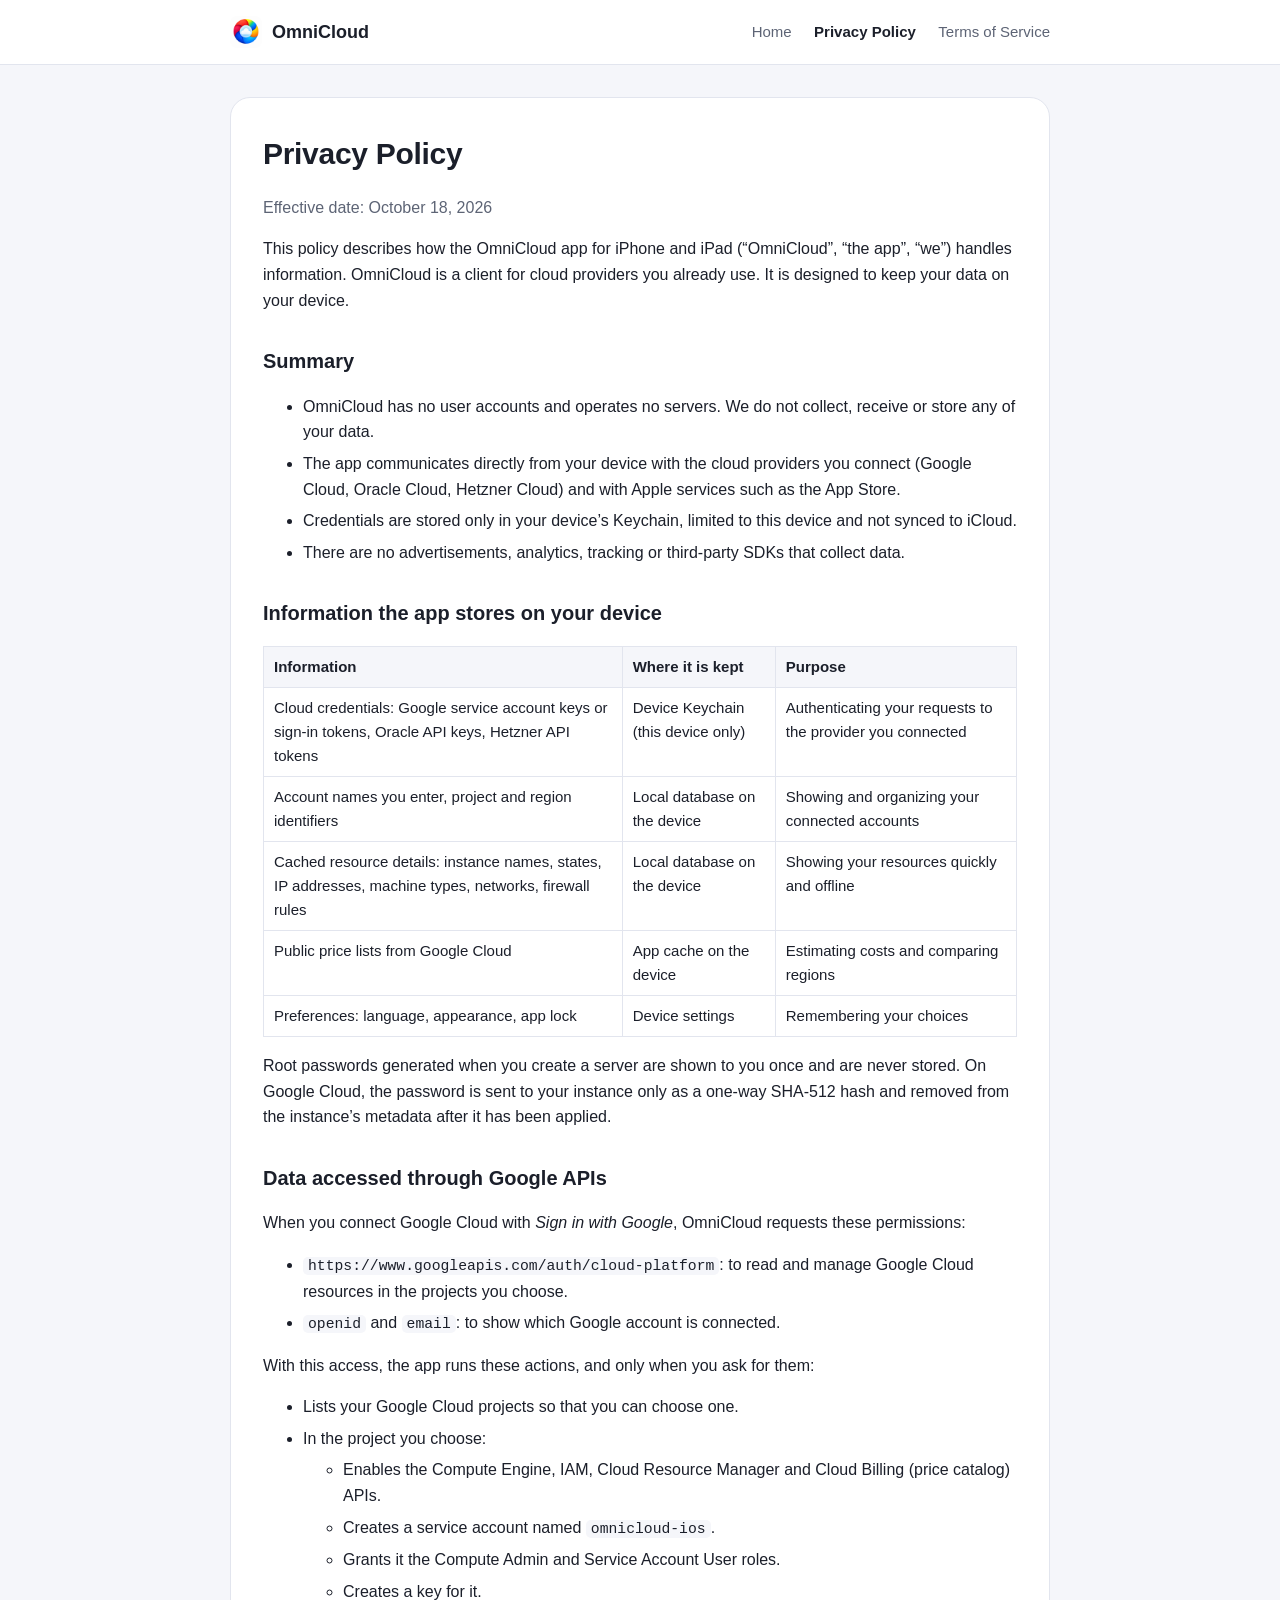
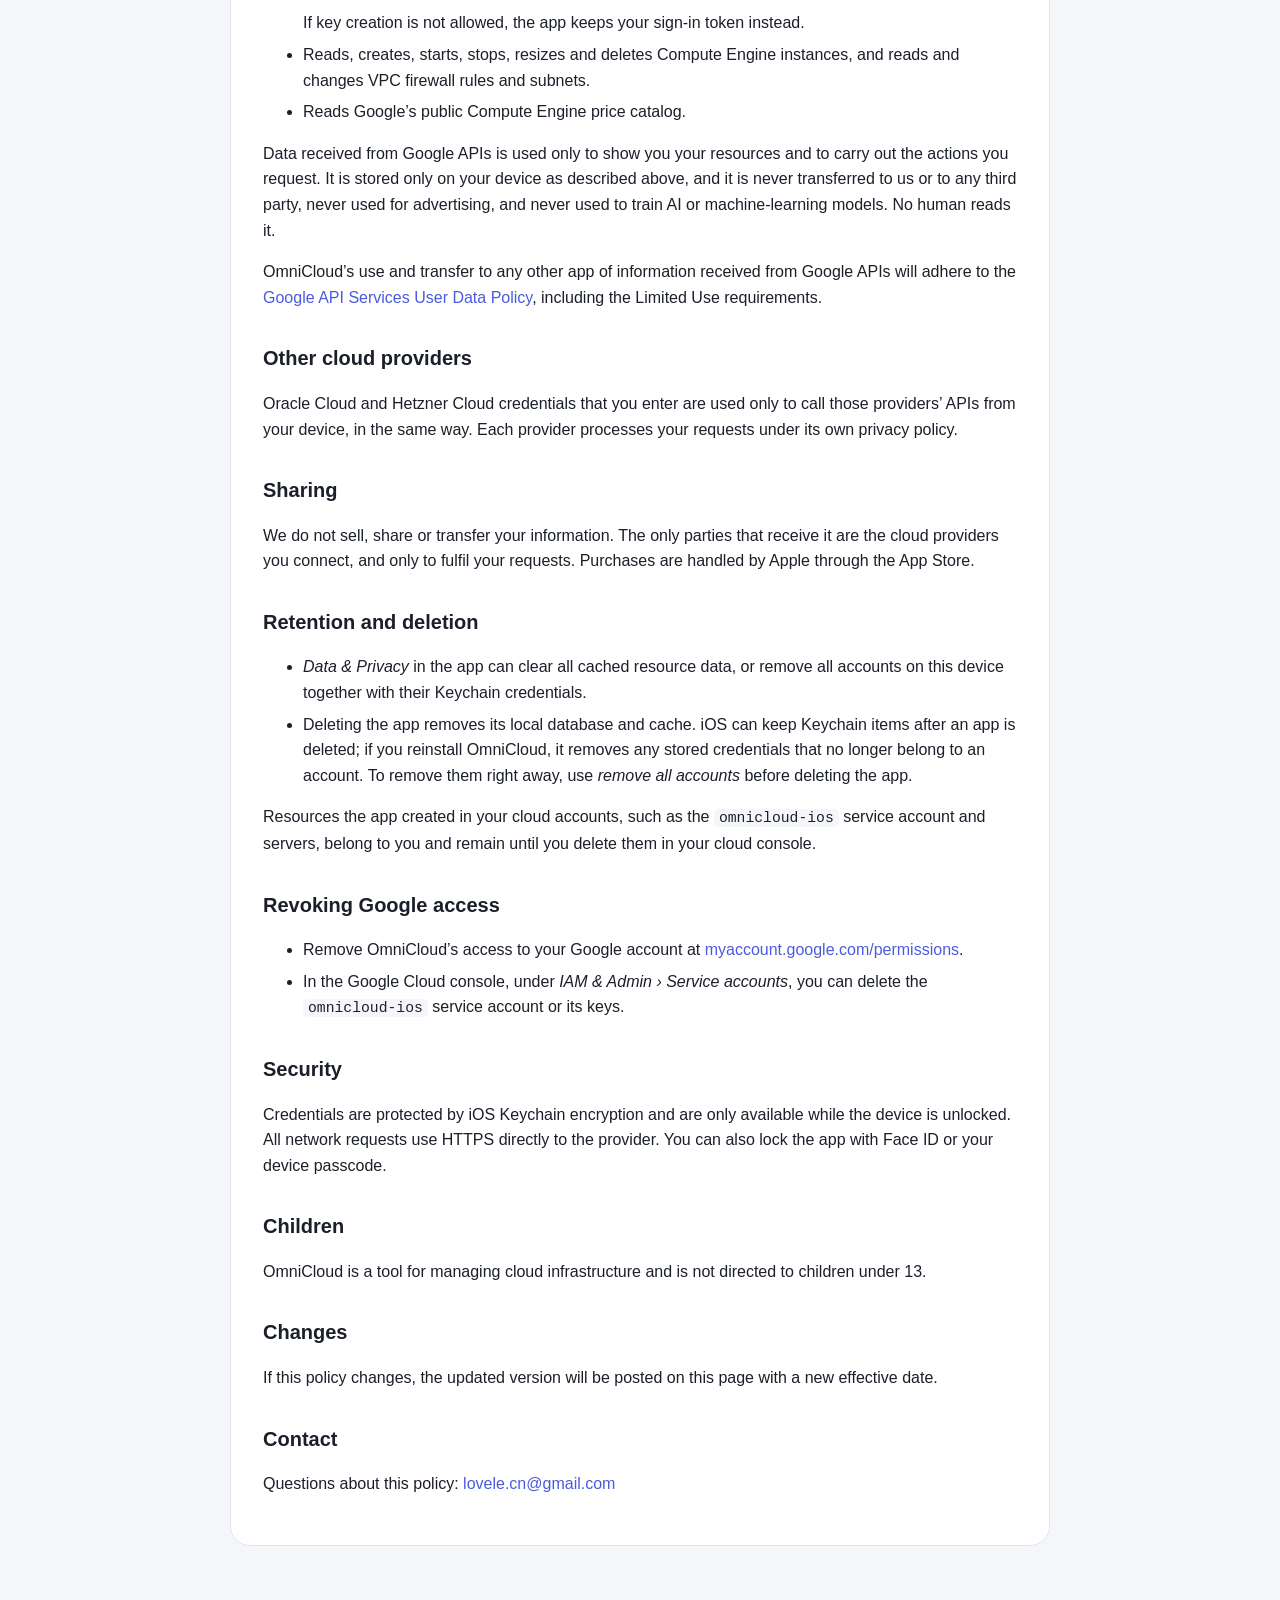
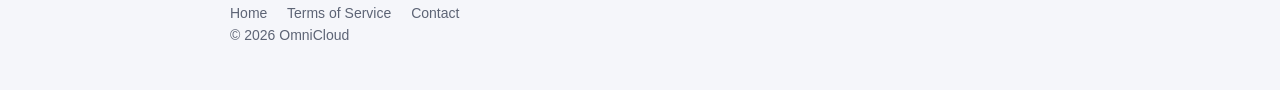
==== privacy.html @ 062dda42 "OmniCloud website: home, privacy policy and terms of service" ====
<!doctype html>
<html lang="en">
<head>
  <meta charset="utf-8">
  <meta name="viewport" content="width=device-width, initial-scale=1">
  <title>Privacy Policy — OmniCloud</title>
  <meta name="description" content="How the OmniCloud app handles your data, including data accessed through Google APIs.">
  <link rel="icon" type="image/png" href="assets/favicon.png">
  <link rel="stylesheet" href="assets/style.css">
</head>
<body>
  <header class="site">
    <div class="wrap">
      <a class="brand" href="./"><img src="assets/icon.png" alt="">OmniCloud</a>
      <nav>
        <a href="./">Home</a>
        <a href="privacy.html" aria-current="page">Privacy Policy</a>
        <a href="terms.html">Terms of Service</a>
      </nav>
    </div>
  </header>

  <main class="wrap">
    <article>
      <h1>Privacy Policy</h1>
      <p class="meta">Effective date: October 18, 2026</p>

      <p>This policy describes how the OmniCloud app for iPhone and iPad (“OmniCloud”, “the app”, “we”) handles
        information. OmniCloud is a client for cloud providers you already use. It is designed to keep your data on your
        device.</p>

      <h2>Summary</h2>
      <ul>
        <li>OmniCloud has no user accounts and operates no servers. We do not collect, receive or store any of your data.</li>
        <li>The app communicates directly from your device with the cloud providers you connect (Google Cloud, Oracle Cloud,
          Hetzner Cloud) and with Apple services such as the App Store.</li>
        <li>Credentials are stored only in your device’s Keychain, limited to this device and not synced to iCloud.</li>
        <li>There are no advertisements, analytics, tracking or third-party SDKs that collect data.</li>
      </ul>

      <h2>Information the app stores on your device</h2>
      <table>
        <tr><th>Information</th><th>Where it is kept</th><th>Purpose</th></tr>
        <tr><td>Cloud credentials: Google service account keys or sign-in tokens, Oracle API keys, Hetzner API tokens</td>
          <td>Device Keychain (this device only)</td><td>Authenticating your requests to the provider you connected</td></tr>
        <tr><td>Account names you enter, project and region identifiers</td><td>Local database on the device</td>
          <td>Showing and organizing your connected accounts</td></tr>
        <tr><td>Cached resource details: instance names, states, IP addresses, machine types, networks, firewall rules</td>
          <td>Local database on the device</td><td>Showing your resources quickly and offline</td></tr>
        <tr><td>Public price lists from Google Cloud</td><td>App cache on the device</td><td>Estimating costs and comparing regions</td></tr>
        <tr><td>Preferences: language, appearance, app lock</td><td>Device settings</td><td>Remembering your choices</td></tr>
      </table>
      <p>Root passwords generated when you create a server are shown to you once and are never stored. On Google Cloud,
        the password is sent to your instance only as a one-way SHA-512 hash and removed from the instance’s metadata after
        it has been applied.</p>

      <h2 id="google">Data accessed through Google APIs</h2>
      <p>When you connect Google Cloud with <em>Sign in with Google</em>, OmniCloud requests these permissions:</p>
      <ul>
        <li><code>https://www.googleapis.com/auth/cloud-platform</code>: to read and manage Google Cloud resources in the
          projects you choose.</li>
        <li><code>openid</code> and <code>email</code>: to show which Google account is connected.</li>
      </ul>
      <p>With this access, the app runs these actions, and only when you ask for them:</p>
      <ul>
        <li>Lists your Google Cloud projects so that you can choose one.</li>
        <li>In the project you choose:
          <ul>
            <li>Enables the Compute Engine, IAM, Cloud Resource Manager and Cloud Billing (price catalog) APIs.</li>
            <li>Creates a service account named <code>omnicloud-ios</code>.</li>
            <li>Grants it the Compute Admin and Service Account User roles.</li>
            <li>Creates a key for it.</li>
          </ul>
          If key creation is not allowed, the app keeps your sign-in token instead.</li>
        <li>Reads, creates, starts, stops, resizes and deletes Compute Engine instances, and reads and changes VPC firewall
          rules and subnets.</li>
        <li>Reads Google’s public Compute Engine price catalog.</li>
      </ul>
      <p>Data received from Google APIs is used only to show you your resources and to carry out the actions you request.
        It is stored only on your device as described above, and it is never transferred to us or to any third party,
        never used for advertising, and never used to train AI or machine-learning models. No human reads it.</p>
      <p>OmniCloud’s use and transfer to any other app of information received from Google APIs will adhere to the
        <a href="https://developers.google.com/terms/api-services-user-data-policy">Google API Services User Data Policy</a>,
        including the Limited Use requirements.</p>

      <h2>Other cloud providers</h2>
      <p>Oracle Cloud and Hetzner Cloud credentials that you enter are used only to call those providers’ APIs from your
        device, in the same way. Each provider processes your requests under its own privacy policy.</p>

      <h2>Sharing</h2>
      <p>We do not sell, share or transfer your information. The only parties that receive it are the cloud providers you
        connect, and only to fulfil your requests. Purchases are handled by Apple through the App Store.</p>

      <h2>Retention and deletion</h2>
      <ul>
        <li><em>Data &amp; Privacy</em> in the app can clear all cached resource data, or remove all accounts on this device
          together with their Keychain credentials.</li>
        <li>Deleting the app removes its local database and cache. iOS can keep Keychain items after an app is deleted;
          if you reinstall OmniCloud, it removes any stored credentials that no longer belong to an account. To remove
          them right away, use <em>remove all accounts</em> before deleting the app.</li>
      </ul>
      <p>Resources the app created in your cloud accounts, such as the <code>omnicloud-ios</code> service account and
        servers, belong to you and remain until you delete them in your cloud console.</p>

      <h2 id="revoke">Revoking Google access</h2>
      <ul>
        <li>Remove OmniCloud’s access to your Google account at
          <a href="https://myaccount.google.com/permissions">myaccount.google.com/permissions</a>.</li>
        <li>In the Google Cloud console, under <em>IAM &amp; Admin › Service accounts</em>, you can delete the
          <code>omnicloud-ios</code> service account or its keys.</li>
      </ul>

      <h2>Security</h2>
      <p>Credentials are protected by iOS Keychain encryption and are only available while the device is unlocked. All
        network requests use HTTPS directly to the provider. You can also lock the app with Face ID or your device
        passcode.</p>

      <h2>Children</h2>
      <p>OmniCloud is a tool for managing cloud infrastructure and is not directed to children under 13.</p>

      <h2>Changes</h2>
      <p>If this policy changes, the updated version will be posted on this page with a new effective date.</p>

      <h2>Contact</h2>
      <p>Questions about this policy: <a href="mailto:lovele.cn@gmail.com">lovele.cn@gmail.com</a></p>
    </article>
  </main>

  <footer class="site">
    <div class="wrap">
      <a href="./">Home</a>
      <a href="terms.html">Terms of Service</a>
      <a href="mailto:lovele.cn@gmail.com">Contact</a>
      <div>© 2026 OmniCloud</div>
    </div>
  </footer>
</body>
</html>
---- assets/style.css ----
:root {
  --canvas: #f5f6fa;
  --surface: #ffffff;
  --ink: #1b1f2a;
  --muted: #5d6475;
  --line: #e2e5ee;
  --accent: #4b5bdc;
  --accent-soft: #eceefd;
  --success: #1f8a5b;
  --hero: linear-gradient(135deg, #e9ecff 0%, #f1e9ff 55%, #e7f3ff 100%);
  color-scheme: light;
}

@media (prefers-color-scheme: dark) {
  :root {
    --canvas: #11131a;
    --surface: #1a1d27;
    --ink: #eef0f6;
    --muted: #a3a9b8;
    --line: #2b2f3c;
    --accent: #8e9bff;
    --accent-soft: #23284a;
    --success: #4cc38a;
    --hero: linear-gradient(135deg, #1d2140 0%, #261d3d 55%, #172437 100%);
    color-scheme: dark;
  }
}

* { box-sizing: border-box; }

body {
  margin: 0;
  background: var(--canvas);
  color: var(--ink);
  font: 16px/1.6 -apple-system, BlinkMacSystemFont, "Segoe UI", Roboto, "Helvetica Neue", Arial, sans-serif;
  -webkit-font-smoothing: antialiased;
}

a { color: var(--accent); text-decoration: none; }
a:hover { text-decoration: underline; }

.wrap { max-width: 860px; margin: 0 auto; padding: 0 20px; }

header.site {
  border-bottom: 1px solid var(--line);
  background: var(--surface);
}
header.site .wrap {
  display: flex; align-items: center; justify-content: space-between;
  min-height: 64px; gap: 16px; flex-wrap: wrap;
}
.brand { display: flex; align-items: center; gap: 10px; color: var(--ink); font-weight: 650; font-size: 18px; }
.brand:hover { text-decoration: none; }
.brand img { width: 32px; height: 32px; border-radius: 8px; }
nav a { margin-left: 18px; color: var(--muted); font-size: 15px; }
nav a:first-child { margin-left: 0; }
nav a[aria-current="page"] { color: var(--ink); font-weight: 600; }

.hero {
  background: var(--hero);
  border-radius: 24px;
  margin: 32px 0;
  padding: 48px 32px;
  display: flex; gap: 28px; align-items: center; flex-wrap: wrap;
}
.hero img { width: 112px; height: 112px; border-radius: 26px; box-shadow: 0 10px 30px rgba(40, 50, 120, 0.18); }
.hero h1 { margin: 0 0 8px; font-size: 36px; line-height: 1.15; letter-spacing: -0.02em; }
.hero p { margin: 0; color: var(--muted); font-size: 18px; max-width: 560px; }

.grid { display: grid; grid-template-columns: repeat(auto-fit, minmax(240px, 1fr)); gap: 16px; margin: 0 0 32px; }
.card {
  background: var(--surface);
  border: 1px solid var(--line);
  border-radius: 16px;
  padding: 20px;
}
.card h3 { margin: 0 0 6px; font-size: 17px; }
.card p { margin: 0; color: var(--muted); font-size: 15px; }

.notice {
  background: var(--accent-soft);
  border-radius: 16px;
  padding: 20px 22px;
  margin: 0 0 32px;
}
.notice strong { color: var(--ink); }

article { background: var(--surface); border: 1px solid var(--line); border-radius: 20px; padding: 32px; margin: 32px 0; }
article h1 { margin-top: 0; font-size: 30px; letter-spacing: -0.01em; }
article h2 { font-size: 20px; margin-top: 32px; }
article .meta { color: var(--muted); margin-top: -8px; }
article li { margin: 6px 0; }
table { border-collapse: collapse; width: 100%; margin: 12px 0; font-size: 15px; }
th, td { border: 1px solid var(--line); padding: 8px 10px; text-align: left; vertical-align: top; }
th { background: var(--canvas); }
code { font-family: ui-monospace, SFMono-Regular, Menlo, monospace; font-size: 0.92em; background: var(--canvas); padding: 1px 5px; border-radius: 5px; }

footer.site { color: var(--muted); font-size: 14px; padding: 24px 0 48px; }
footer.site a { color: var(--muted); margin-right: 16px; }

@media (max-width: 600px) {
  .hero { padding: 32px 22px; }
  .hero h1 { font-size: 28px; }
  article { padding: 22px; }
}
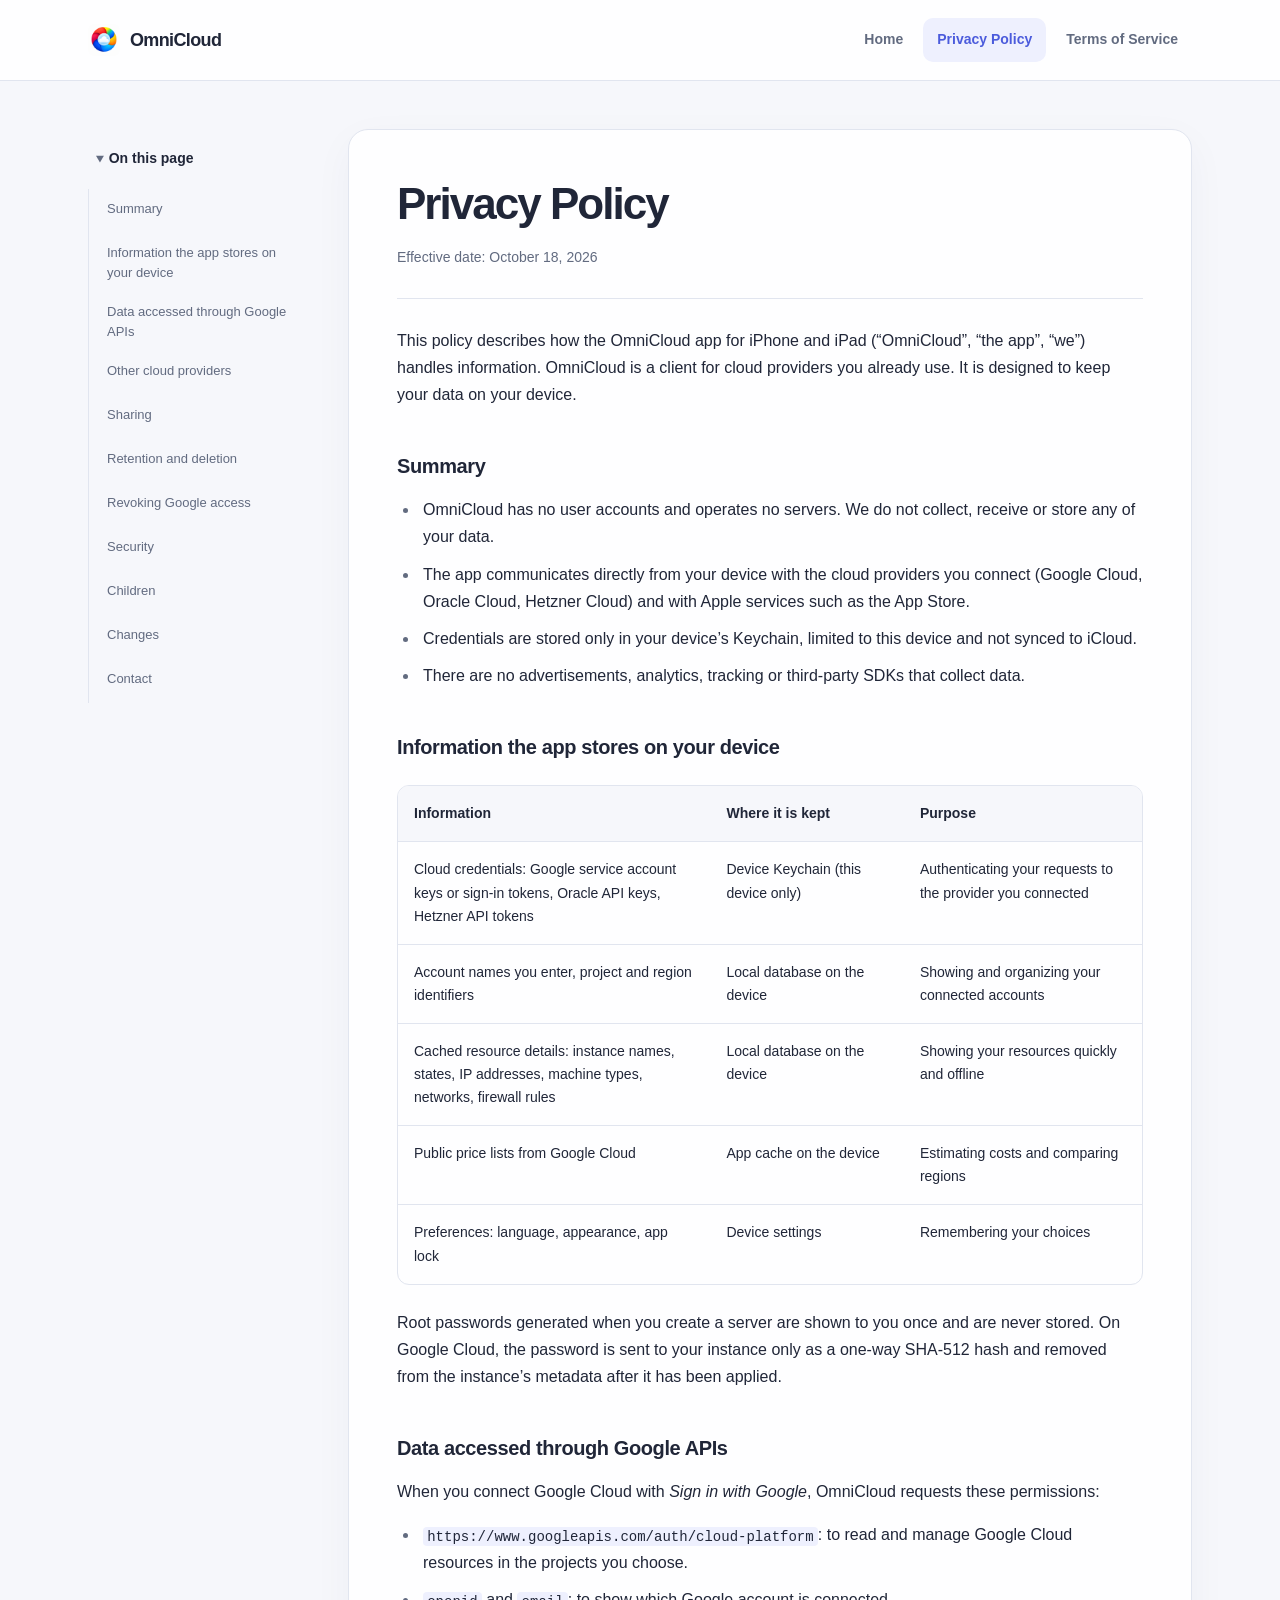
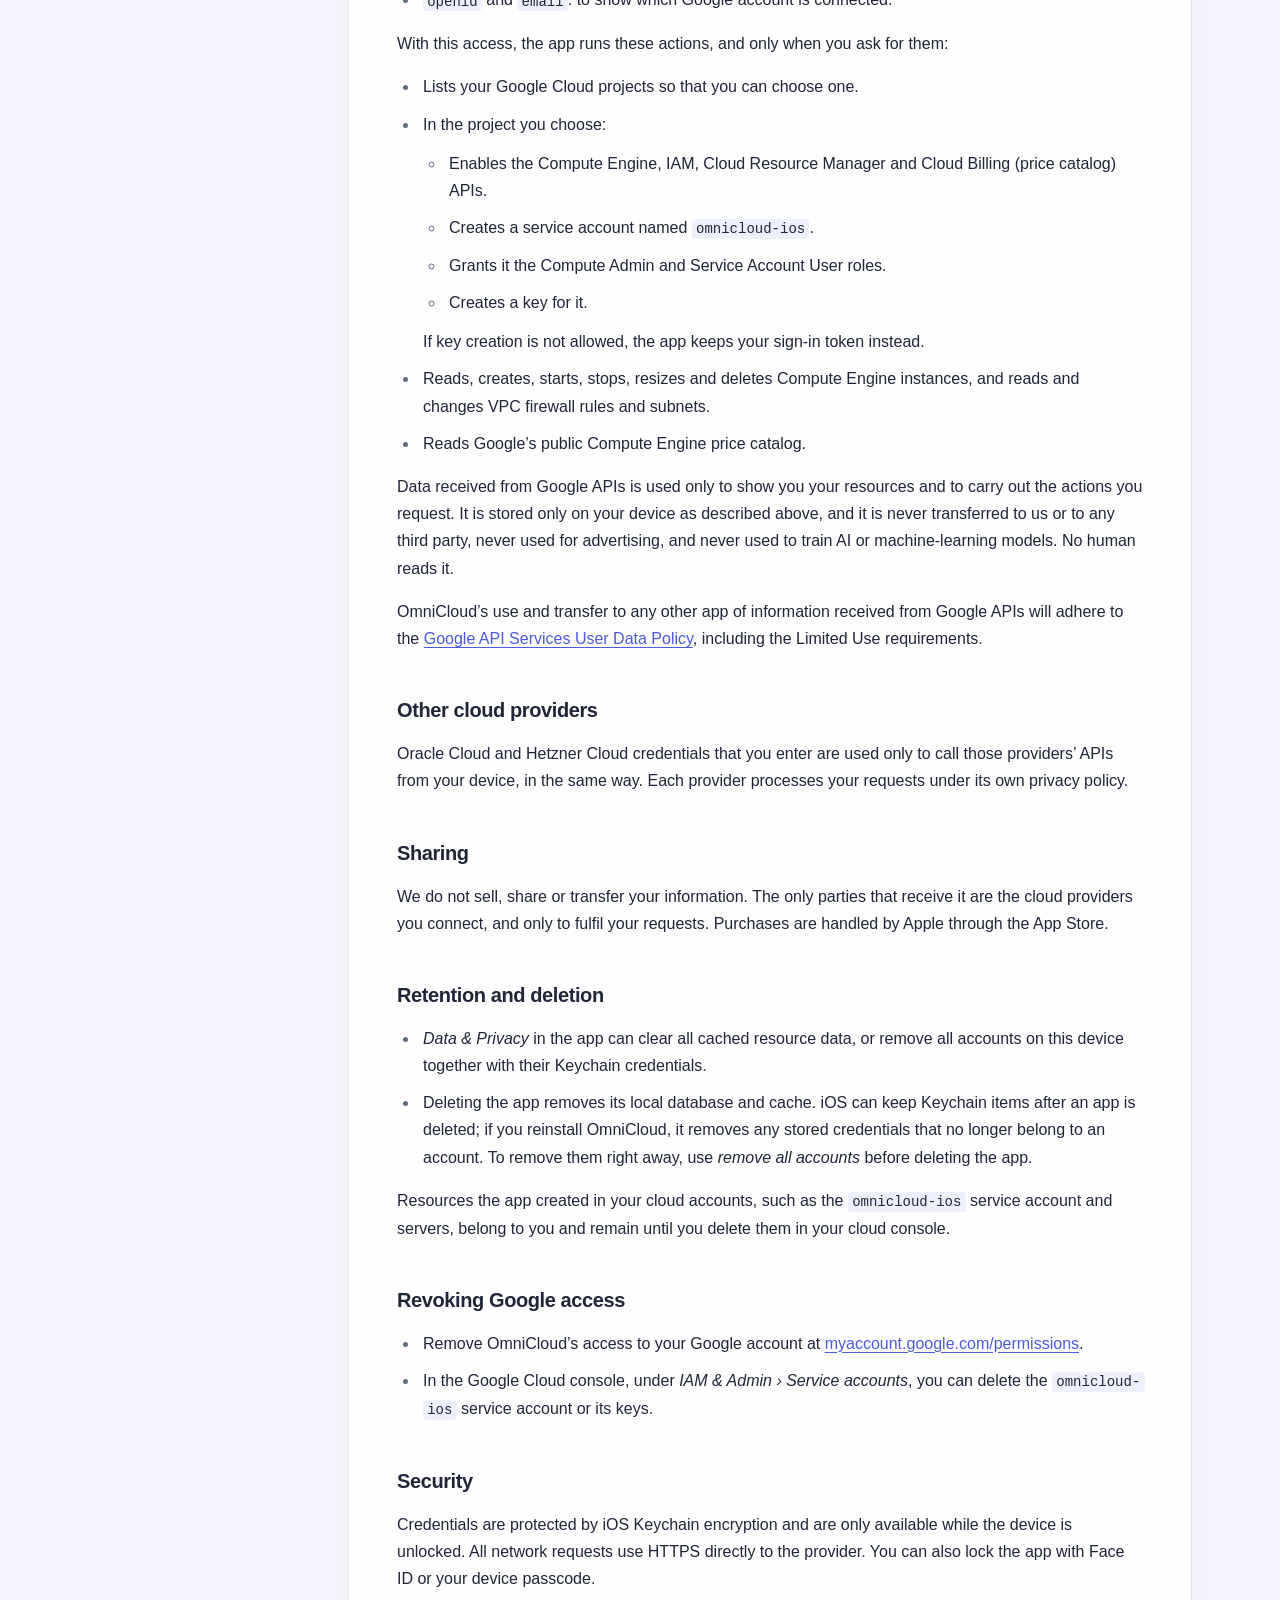
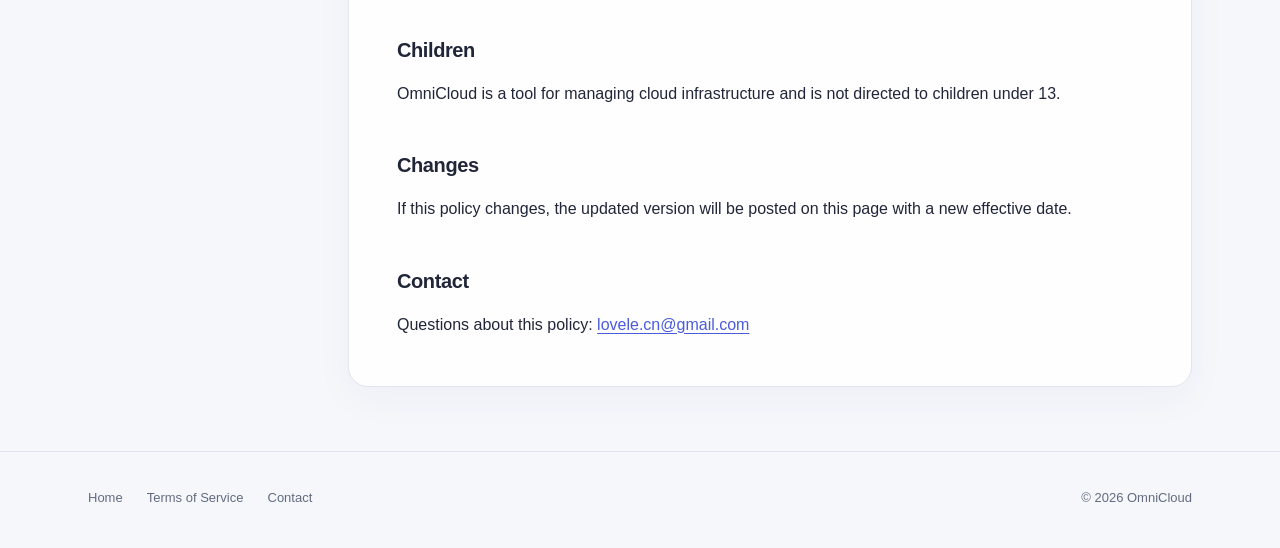
==== commit ee34dd1f: "Redesign responsive website and legal document navigation" ====
--- a/privacy.html
+++ b/privacy.html
@@ -2,17 +2,20 @@
 <html lang="en">
 <head>
   <meta charset="utf-8">
-  <meta name="viewport" content="width=device-width, initial-scale=1">
-  <title>Privacy Policy — OmniCloud</title>
+  <meta name="viewport" content="width=device-width, initial-scale=1, viewport-fit=cover">
+  <title>Privacy Policy | OmniCloud</title>
   <meta name="description" content="How the OmniCloud app handles your data, including data accessed through Google APIs.">
   <link rel="icon" type="image/png" href="assets/favicon.png">
+  <link rel="apple-touch-icon" href="assets/icon.png">
   <link rel="stylesheet" href="assets/style.css">
+  <script src="assets/site.js" defer></script>
 </head>
-<body>
+<body class="legal-page">
+  <a class="skip-link" href="#main-content">Skip to content</a>
   <header class="site">
     <div class="wrap">
-      <a class="brand" href="./"><img src="assets/icon.png" alt="">OmniCloud</a>
-      <nav>
+      <a class="brand" href="./"><img src="assets/icon.png" alt="" width="32" height="32">OmniCloud</a>
+      <nav aria-label="Main navigation">
         <a href="./">Home</a>
         <a href="privacy.html" aria-current="page">Privacy Policy</a>
         <a href="terms.html">Terms of Service</a>
@@ -20,16 +23,36 @@
     </div>
   </header>
 
-  <main class="wrap">
-    <article>
-      <h1>Privacy Policy</h1>
-      <p class="meta">Effective date: October 18, 2026</p>
+  <main class="wrap legal-layout" id="main-content" tabindex="-1">
+    <aside class="legal-sidebar">
+      <details class="toc" open>
+        <summary>On this page</summary>
+        <nav aria-label="Table of contents">
+          <a href="#summary">Summary</a>
+          <a href="#stored-information">Information the app stores on your device</a>
+          <a href="#google">Data accessed through Google APIs</a>
+          <a href="#other-providers">Other cloud providers</a>
+          <a href="#sharing">Sharing</a>
+          <a href="#retention">Retention and deletion</a>
+          <a href="#revoke">Revoking Google access</a>
+          <a href="#security">Security</a>
+          <a href="#children">Children</a>
+          <a href="#changes">Changes</a>
+          <a href="#contact">Contact</a>
+        </nav>
+      </details>
+    </aside>
+    <article class="document" aria-labelledby="page-title">
+      <header class="document-header">
+        <h1 id="page-title">Privacy Policy</h1>
+        <p class="meta">Effective date: October 18, 2026</p>
+      </header>
 
       <p>This policy describes how the OmniCloud app for iPhone and iPad (“OmniCloud”, “the app”, “we”) handles
         information. OmniCloud is a client for cloud providers you already use. It is designed to keep your data on your
         device.</p>
 
-      <h2>Summary</h2>
+      <h2 id="summary">Summary</h2>
       <ul>
         <li>OmniCloud has no user accounts and operates no servers. We do not collect, receive or store any of your data.</li>
         <li>The app communicates directly from your device with the cloud providers you connect (Google Cloud, Oracle Cloud,
@@ -38,18 +61,26 @@
         <li>There are no advertisements, analytics, tracking or third-party SDKs that collect data.</li>
       </ul>
 
-      <h2>Information the app stores on your device</h2>
-      <table>
-        <tr><th>Information</th><th>Where it is kept</th><th>Purpose</th></tr>
-        <tr><td>Cloud credentials: Google service account keys or sign-in tokens, Oracle API keys, Hetzner API tokens</td>
-          <td>Device Keychain (this device only)</td><td>Authenticating your requests to the provider you connected</td></tr>
-        <tr><td>Account names you enter, project and region identifiers</td><td>Local database on the device</td>
-          <td>Showing and organizing your connected accounts</td></tr>
-        <tr><td>Cached resource details: instance names, states, IP addresses, machine types, networks, firewall rules</td>
-          <td>Local database on the device</td><td>Showing your resources quickly and offline</td></tr>
-        <tr><td>Public price lists from Google Cloud</td><td>App cache on the device</td><td>Estimating costs and comparing regions</td></tr>
-        <tr><td>Preferences: language, appearance, app lock</td><td>Device settings</td><td>Remembering your choices</td></tr>
-      </table>
+      <h2 id="stored-information">Information the app stores on your device</h2>
+      <p class="table-hint" id="table-help">Scroll the table horizontally to read all columns.</p>
+      <div class="table-scroll" role="region" aria-label="Information stored on your device" aria-describedby="table-help" tabindex="0">
+        <table>
+          <caption class="sr-only">Information stored on your device</caption>
+          <thead>
+            <tr><th scope="col">Information</th><th scope="col">Where it is kept</th><th scope="col">Purpose</th></tr>
+          </thead>
+          <tbody>
+            <tr><td>Cloud credentials: Google service account keys or sign-in tokens, Oracle API keys, Hetzner API tokens</td>
+              <td>Device Keychain (this device only)</td><td>Authenticating your requests to the provider you connected</td></tr>
+            <tr><td>Account names you enter, project and region identifiers</td><td>Local database on the device</td>
+              <td>Showing and organizing your connected accounts</td></tr>
+            <tr><td>Cached resource details: instance names, states, IP addresses, machine types, networks, firewall rules</td>
+              <td>Local database on the device</td><td>Showing your resources quickly and offline</td></tr>
+            <tr><td>Public price lists from Google Cloud</td><td>App cache on the device</td><td>Estimating costs and comparing regions</td></tr>
+            <tr><td>Preferences: language, appearance, app lock</td><td>Device settings</td><td>Remembering your choices</td></tr>
+          </tbody>
+        </table>
+      </div>
       <p>Root passwords generated when you create a server are shown to you once and are never stored. On Google Cloud,
         the password is sent to your instance only as a one-way SHA-512 hash and removed from the instance’s metadata after
         it has been applied.</p>
@@ -83,15 +114,15 @@
         <a href="https://developers.google.com/terms/api-services-user-data-policy">Google API Services User Data Policy</a>,
         including the Limited Use requirements.</p>
 
-      <h2>Other cloud providers</h2>
+      <h2 id="other-providers">Other cloud providers</h2>
       <p>Oracle Cloud and Hetzner Cloud credentials that you enter are used only to call those providers’ APIs from your
         device, in the same way. Each provider processes your requests under its own privacy policy.</p>
 
-      <h2>Sharing</h2>
+      <h2 id="sharing">Sharing</h2>
       <p>We do not sell, share or transfer your information. The only parties that receive it are the cloud providers you
         connect, and only to fulfil your requests. Purchases are handled by Apple through the App Store.</p>
 
-      <h2>Retention and deletion</h2>
+      <h2 id="retention">Retention and deletion</h2>
       <ul>
         <li><em>Data &amp; Privacy</em> in the app can clear all cached resource data, or remove all accounts on this device
           together with their Keychain credentials.</li>
@@ -110,28 +141,30 @@
           <code>omnicloud-ios</code> service account or its keys.</li>
       </ul>
 
-      <h2>Security</h2>
+      <h2 id="security">Security</h2>
       <p>Credentials are protected by iOS Keychain encryption and are only available while the device is unlocked. All
         network requests use HTTPS directly to the provider. You can also lock the app with Face ID or your device
         passcode.</p>
 
-      <h2>Children</h2>
+      <h2 id="children">Children</h2>
       <p>OmniCloud is a tool for managing cloud infrastructure and is not directed to children under 13.</p>
 
-      <h2>Changes</h2>
+      <h2 id="changes">Changes</h2>
       <p>If this policy changes, the updated version will be posted on this page with a new effective date.</p>
 
-      <h2>Contact</h2>
+      <h2 id="contact">Contact</h2>
       <p>Questions about this policy: <a href="mailto:lovele.cn@gmail.com">lovele.cn@gmail.com</a></p>
     </article>
   </main>
 
   <footer class="site">
     <div class="wrap">
-      <a href="./">Home</a>
-      <a href="terms.html">Terms of Service</a>
-      <a href="mailto:lovele.cn@gmail.com">Contact</a>
-      <div>© 2026 OmniCloud</div>
+      <div class="footer-links">
+        <a href="./">Home</a>
+        <a href="terms.html">Terms of Service</a>
+        <a href="mailto:lovele.cn@gmail.com">Contact</a>
+      </div>
+      <p class="copyright">© 2026 OmniCloud</p>
     </div>
   </footer>
 </body>
--- a/assets/style.css
+++ b/assets/style.css
@@ -1,105 +1,190 @@
+/* Shared palette and spacing for the public site and in-app legal pages. */
 :root {
-  --canvas: #f5f6fa;
-  --surface: #ffffff;
-  --ink: #1b1f2a;
-  --muted: #5d6475;
-  --line: #e2e5ee;
+  color-scheme: light;
+  --canvas: #f6f7fb;
+  --surface: #fefeff;
+  --ink: #202638;
+  --muted: #626b80;
+  --line: #e1e5ef;
   --accent: #4b5bdc;
-  --accent-soft: #eceefd;
-  --success: #1f8a5b;
-  --hero: linear-gradient(135deg, #e9ecff 0%, #f1e9ff 55%, #e7f3ff 100%);
-  color-scheme: light;
+  --accent-soft: #eef0fe;
+  --hero: linear-gradient(125deg, #f0f2fe, #e7ebfc);
+  --shadow: 0 12px 40px rgb(35 49 104 / 4%);
+  --page-gutter: clamp(1rem, 4vw, 3rem);
+  /* Layers: skip link 2, document sidebar 1; other content stays in flow. */
+  font-family: -apple-system, BlinkMacSystemFont, "Segoe UI", Roboto, "Helvetica Neue", Arial, sans-serif;
 }
-
 @media (prefers-color-scheme: dark) {
   :root {
-    --canvas: #11131a;
-    --surface: #1a1d27;
-    --ink: #eef0f6;
-    --muted: #a3a9b8;
-    --line: #2b2f3c;
-    --accent: #8e9bff;
-    --accent-soft: #23284a;
-    --success: #4cc38a;
-    --hero: linear-gradient(135deg, #1d2140 0%, #261d3d 55%, #172437 100%);
     color-scheme: dark;
+    --canvas: #11151f;
+    --surface: #191f2c;
+    --ink: #edf0fa;
+    --muted: #acb5ca;
+    --line: #30394d;
+    --accent: #a4b0ff;
+    --accent-soft: #252e50;
+    --hero: linear-gradient(125deg, #202a45, #242e50);
+    --shadow: none;
   }
 }
-
 * { box-sizing: border-box; }
-
+html { scroll-padding-top: 1.5rem; }
 body {
   margin: 0;
   background: var(--canvas);
   color: var(--ink);
-  font: 16px/1.6 -apple-system, BlinkMacSystemFont, "Segoe UI", Roboto, "Helvetica Neue", Arial, sans-serif;
+  font-size: 1rem;
+  line-height: 1.7;
   -webkit-font-smoothing: antialiased;
+  overflow-wrap: anywhere;
 }
-
-a { color: var(--accent); text-decoration: none; }
-a:hover { text-decoration: underline; }
-
-.wrap { max-width: 860px; margin: 0 auto; padding: 0 20px; }
-
-header.site {
-  border-bottom: 1px solid var(--line);
-  background: var(--surface);
+img { max-width: 100%; height: auto; }
+a { color: var(--accent); text-underline-offset: .2em; }
+a:hover { text-decoration-thickness: 2px; }
+a, summary { -webkit-tap-highlight-color: transparent; }
+:focus-visible { outline: 3px solid var(--accent); outline-offset: 4px; border-radius: 4px; }
+main:focus { outline: none; }
+::selection { background: var(--accent-soft); color: var(--ink); }
+.wrap {
+  width: 100%;
+  max-width: 1200px;
+  margin-inline: auto;
+  padding-left: max(var(--page-gutter), env(safe-area-inset-left));
+  padding-right: max(var(--page-gutter), env(safe-area-inset-right));
 }
+.sr-only { position: absolute; width: 1px; height: 1px; padding: 0; margin: -1px; overflow: hidden; clip-path: inset(50%); white-space: nowrap; border: 0; }
+.skip-link { position: fixed; left: 1rem; top: 1rem; z-index: 2; padding: .75rem 1rem; background: var(--surface); border: 1px solid var(--accent); border-radius: 8px; transform: translateY(-200%); }
+.skip-link:focus { transform: none; }
+header.site { background: var(--surface); border-bottom: 1px solid var(--line); }
 header.site .wrap {
-  display: flex; align-items: center; justify-content: space-between;
-  min-height: 64px; gap: 16px; flex-wrap: wrap;
+  display: flex;
+  align-items: center;
+  justify-content: space-between;
+  min-height: 80px;
+  gap: 1.5rem;
+  padding-top: max(.75rem, env(safe-area-inset-top));
+  padding-bottom: .75rem;
 }
-.brand { display: flex; align-items: center; gap: 10px; color: var(--ink); font-weight: 650; font-size: 18px; }
-.brand:hover { text-decoration: none; }
+.brand { display: inline-flex; align-items: center; flex-shrink: 0; gap: .625rem; color: var(--ink); font-size: 1.125rem; font-weight: 700; letter-spacing: -.035em; text-decoration: none; min-height: 44px; }
 .brand img { width: 32px; height: 32px; border-radius: 8px; }
-nav a { margin-left: 18px; color: var(--muted); font-size: 15px; }
-nav a:first-child { margin-left: 0; }
-nav a[aria-current="page"] { color: var(--ink); font-weight: 600; }
-
+header.site nav { display: flex; gap: .375rem; align-items: center; }
+header.site nav a { display: flex; align-items: center; justify-content: center; min-height: 44px; padding: .625rem .875rem; border-radius: 10px; color: var(--muted); font-size: .875rem; font-weight: 550; text-decoration: none; text-align: center; }
+header.site nav a[aria-current="page"] { color: var(--accent); background: var(--accent-soft); }
+header.site nav a:hover { color: var(--accent); background: var(--accent-soft); }
 .hero {
+  display: grid;
+  grid-template-columns: minmax(0, 1fr) auto;
+  align-items: center;
+  gap: clamp(2rem, 5vw, 5rem);
   background: var(--hero);
+  border: 1px solid var(--line);
   border-radius: 24px;
-  margin: 32px 0;
-  padding: 48px 32px;
-  display: flex; gap: 28px; align-items: center; flex-wrap: wrap;
+  padding: clamp(1.5rem, 5vw, 4rem);
+  margin-block: 3rem 1.5rem;
 }
-.hero img { width: 112px; height: 112px; border-radius: 26px; box-shadow: 0 10px 30px rgba(40, 50, 120, 0.18); }
-.hero h1 { margin: 0 0 8px; font-size: 36px; line-height: 1.15; letter-spacing: -0.02em; }
-.hero p { margin: 0; color: var(--muted); font-size: 18px; max-width: 560px; }
-
-.grid { display: grid; grid-template-columns: repeat(auto-fit, minmax(240px, 1fr)); gap: 16px; margin: 0 0 32px; }
-.card {
-  background: var(--surface);
-  border: 1px solid var(--line);
-  border-radius: 16px;
-  padding: 20px;
+.hero img { grid-column: 2; grid-row: 1; width: clamp(100px, 14vw, 168px); aspect-ratio: 1; border-radius: 24%; box-shadow: 0 16px 36px rgb(35 49 104 / 12%); }
+.hero-copy { grid-column: 1; grid-row: 1; }
+.hero h1 { margin: 0 0 1rem; font-size: clamp(2.25rem, 5vw, 3.5rem); line-height: 1.12; letter-spacing: -.055em; }
+.hero p { margin: 0; color: var(--muted); font-size: clamp(1rem, 1.5vw, 1.125rem); max-width: 57ch; }
+.legal-links { display: grid; grid-template-columns: repeat(2, minmax(0, 1fr)); gap: 1.25rem; margin-block: 0 3rem; }
+.legal-link { display: grid; grid-template-columns: minmax(0, 1fr) auto; align-items: center; gap: 1rem; padding: 1.5rem 1.75rem; border-radius: 16px; border: 1px solid var(--line); background: var(--surface); box-shadow: var(--shadow); text-decoration: none; }
+.legal-link strong { display: block; color: var(--ink); font-size: 1.125rem; font-weight: 650; }
+.legal-link small { display: block; color: var(--muted); font-size: .875rem; margin-top: .25rem; }
+.link-arrow { color: var(--accent); font-size: 1.5rem; line-height: 1; }
+.legal-link:hover { border-color: var(--accent); background: var(--accent-soft); }
+.notice { padding: .25rem 0 .25rem 1.5rem; border-left: 3px solid var(--accent); margin-block: 0 3rem; color: var(--muted); }
+.notice strong { color: var(--ink); }
+.grid { display: grid; grid-template-columns: repeat(2, minmax(0, 1fr)); column-gap: 3rem; row-gap: 2rem; margin-block: 0 3rem; }
+.card { border-top: 1px solid var(--line); padding-top: 1.5rem; }
+.card h2 { margin: 0 0 .5rem; font-size: 1.125rem; line-height: 1.4; letter-spacing: -.02em; }
+.card p { margin: 0; color: var(--muted); font-size: .9375rem; }
+article { min-width: 0; padding: clamp(1.25rem, 4vw, 3rem); background: var(--surface); border: 1px solid var(--line); border-radius: 20px; box-shadow: var(--shadow); }
+.home-document { margin-bottom: 3rem; }
+article h1 { margin: 0; font-size: clamp(2rem, 3.5vw, 2.75rem); letter-spacing: -.045em; line-height: 1.18; }
+article h2 { margin: 2.75rem 0 1rem; font-size: 1.25rem; line-height: 1.4; letter-spacing: -.02em; }
+article > h2:first-child { margin-top: 0; }
+article p { margin-block: 1rem; }
+article > :last-child { margin-bottom: 0; }
+article ul, article ol { padding-left: 1.375rem; }
+article li { padding-left: .25rem; margin-block: .625rem; }
+article li::marker { color: var(--muted); }
+article li > ul { margin-block: .75rem; }
+article [id] { scroll-margin-top: 1.5rem; }
+.document-header { padding-bottom: 1.75rem; margin-bottom: 1.75rem; border-bottom: 1px solid var(--line); }
+.document-header .meta { color: var(--muted); font-size: .875rem; margin: 1rem 0 0; }
+.legal-layout { display: grid; grid-template-columns: 220px minmax(0, 1fr); gap: 2.5rem; align-items: start; margin-block: 3rem 4rem; }
+.legal-sidebar { position: sticky; top: 1.5rem; min-width: 0; max-height: calc(100dvh - 3rem); overflow-y: auto; z-index: 1; }
+.toc { padding: .5rem 0; }
+.toc summary { cursor: pointer; color: var(--ink); font-size: .875rem; font-weight: 650; min-height: 44px; padding: .625rem .5rem; }
+.toc summary::marker { color: var(--muted); font-size: .75rem; }
+.toc nav { margin-top: .5rem; padding-left: .25rem; border-left: 1px solid var(--line); }
+.toc a { display: block; padding: .625rem .875rem; min-height: 44px; font-size: .8125rem; line-height: 1.5; color: var(--muted); text-decoration: none; border-radius: 8px; }
+.toc a:hover { background: var(--accent-soft); color: var(--accent); }
+.toc a[aria-current="location"] { background: var(--accent-soft); color: var(--accent); font-weight: 600; }
+.table-scroll { width: 100%; overflow-x: auto; border: 1px solid var(--line); border-radius: 12px; margin-block: 1.5rem; }
+table { border-collapse: collapse; width: 100%; min-width: 560px; font-size: .875rem; line-height: 1.65; }
+th, td { padding: 1rem; text-align: left; vertical-align: top; }
+th { background: var(--canvas); font-weight: 600; }
+th:first-child { width: 42%; }
+th:nth-child(2) { width: 26%; }
+td { border-top: 1px solid var(--line); }
+code { font-family: ui-monospace, SFMono-Regular, Menlo, monospace; font-size: .875em; background: var(--accent-soft); color: var(--ink); padding: .125em .3em; border-radius: 4px; overflow-wrap: anywhere; box-decoration-break: clone; -webkit-box-decoration-break: clone; }
+.table-hint { display: none; color: var(--muted); font-size: .8125rem; }
+footer.site { border-top: 1px solid var(--line); padding-top: 1.5rem; padding-bottom: max(2rem, env(safe-area-inset-bottom)); font-size: .8125rem; color: var(--muted); }
+footer.site .wrap { display: flex; align-items: center; justify-content: space-between; flex-wrap: wrap; gap: .5rem 2rem; }
+.footer-links { display: flex; align-items: center; flex-wrap: wrap; gap: .25rem 1.5rem; }
+.footer-links a { display: inline-flex; align-items: center; min-height: 44px; color: var(--muted); text-decoration: none; }
+.footer-links a:hover { color: var(--accent); text-decoration: underline; }
+.copyright { margin: 0; }
+@media (max-width: 1023px) {
+  .legal-layout { max-width: 880px; grid-template-columns: minmax(0, 1fr); gap: 1.25rem; margin-block: 2rem 3rem; }
+  .legal-sidebar { position: static; max-height: none; overflow: visible; }
+  .toc { background: var(--surface); border: 1px solid var(--line); border-radius: 12px; padding: .25rem 1rem; }
+  .toc summary { padding-inline: 0; }
+  .toc nav { margin: 0 0 .75rem; border: 0; padding: 0; }
+  .toc a { padding-inline: .5rem; }
 }
-.card h3 { margin: 0 0 6px; font-size: 17px; }
-.card p { margin: 0; color: var(--muted); font-size: 15px; }
-
-.notice {
-  background: var(--accent-soft);
-  border-radius: 16px;
-  padding: 20px 22px;
-  margin: 0 0 32px;
+@media (max-width: 767px) {
+  .table-hint { display: block; }
+  header.site .wrap { flex-direction: column; align-items: flex-start; gap: .5rem; padding-block: .75rem; }
+  header.site nav { width: 100%; display: grid; grid-template-columns: auto 1fr 1fr; gap: .25rem; }
+  header.site nav a { padding-inline: .5rem; font-size: .8125rem; }
+  .hero { margin-top: 1.5rem; gap: 1.5rem; }
+  .hero img { width: 88px; }
+  .legal-links { gap: 1rem; }
+  .legal-link { padding: 1.25rem; }
+  .grid { column-gap: 2rem; }
 }
-.notice strong { color: var(--ink); }
-
-article { background: var(--surface); border: 1px solid var(--line); border-radius: 20px; padding: 32px; margin: 32px 0; }
-article h1 { margin-top: 0; font-size: 30px; letter-spacing: -0.01em; }
-article h2 { font-size: 20px; margin-top: 32px; }
-article .meta { color: var(--muted); margin-top: -8px; }
-article li { margin: 6px 0; }
-table { border-collapse: collapse; width: 100%; margin: 12px 0; font-size: 15px; }
-th, td { border: 1px solid var(--line); padding: 8px 10px; text-align: left; vertical-align: top; }
-th { background: var(--canvas); }
-code { font-family: ui-monospace, SFMono-Regular, Menlo, monospace; font-size: 0.92em; background: var(--canvas); padding: 1px 5px; border-radius: 5px; }
-
-footer.site { color: var(--muted); font-size: 14px; padding: 24px 0 48px; }
-footer.site a { color: var(--muted); margin-right: 16px; }
-
-@media (max-width: 600px) {
-  .hero { padding: 32px 22px; }
-  .hero h1 { font-size: 28px; }
-  article { padding: 22px; }
+@media (max-width: 639px) {
+  .hero { grid-template-columns: minmax(0, 1fr); padding: 1.75rem 1.5rem; }
+  .hero img { grid-column: 1; grid-row: 1; width: 72px; border-radius: 18px; }
+  .hero-copy { grid-row: 2; }
+  .hero h1 { font-size: 2.25rem; }
+  .legal-links, .grid { grid-template-columns: minmax(0, 1fr); }
+  .legal-links, .grid, .notice { margin-bottom: 2rem; }
+  .legal-layout { margin-top: 1.25rem; gap: 1rem; }
+  article { border-radius: 16px; padding: 1.5rem 1.125rem; }
+  article h2 { margin-top: 2rem; font-size: 1.125rem; }
+  .document-header { margin-bottom: 1.5rem; padding-bottom: 1.5rem; }
+  .notice { padding-left: 1rem; }
+  footer.site .wrap { display: block; }
+  .footer-links { gap: 0 1rem; }
+  .copyright { margin-top: .5rem; }
 }
+@media (prefers-reduced-motion: no-preference) {
+  .legal-link, header.site nav a, .toc a { transition: background-color .16s ease, border-color .16s ease, color .16s ease; }
+}
+@media print {
+  :root { color-scheme: light; --canvas: white; --surface: white; --ink: black; --muted: #444; --line: #ccc; --accent: #222; --accent-soft: #f3f3f3; }
+  header.site, footer.site, .legal-sidebar, .skip-link, .table-hint { display: none; }
+  .wrap { max-width: none; padding: 0; }
+  .legal-layout { display: block; margin: 0; }
+  article { border: 0; box-shadow: none; padding: 0; }
+  article h2 { break-after: avoid; }
+  .table-scroll { overflow: visible; }
+  table { min-width: 0; }
+  tr { break-inside: avoid; }
+  a { color: inherit; }
+  .hero { background: none; }
+}
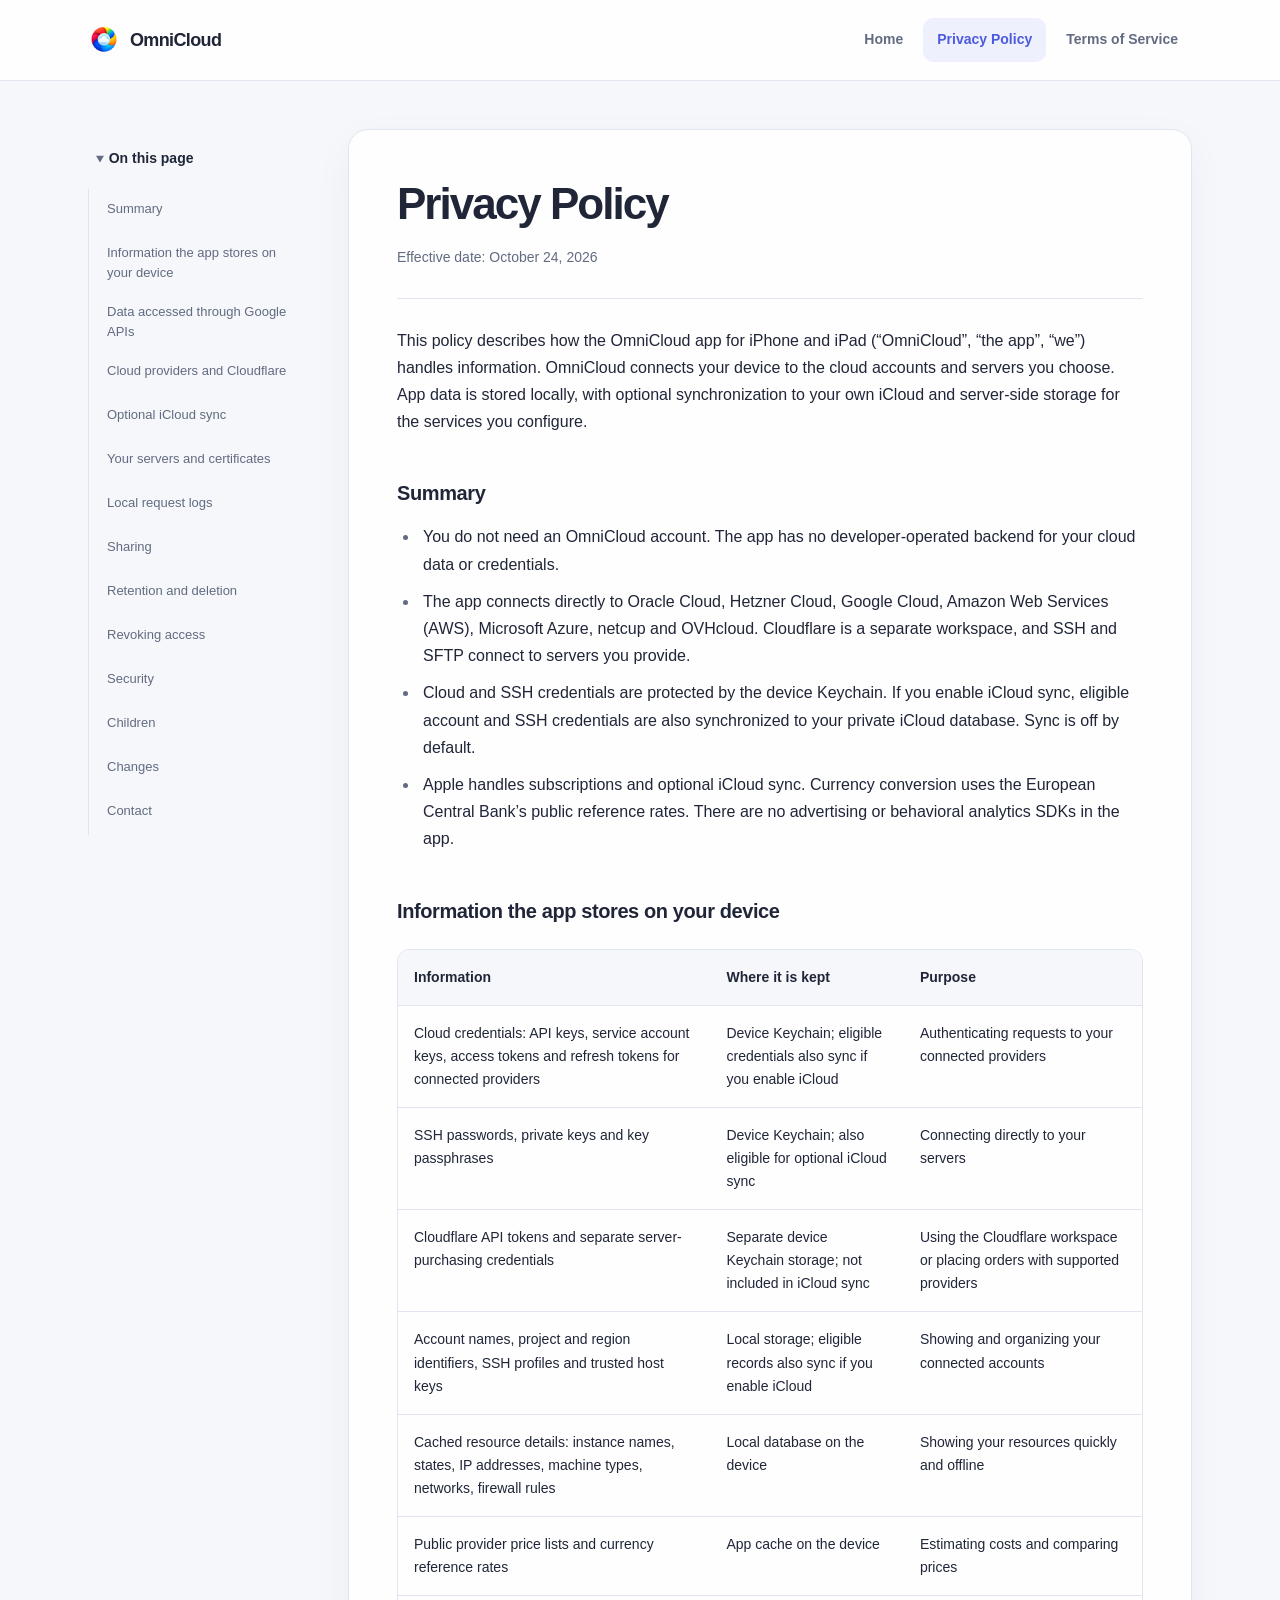
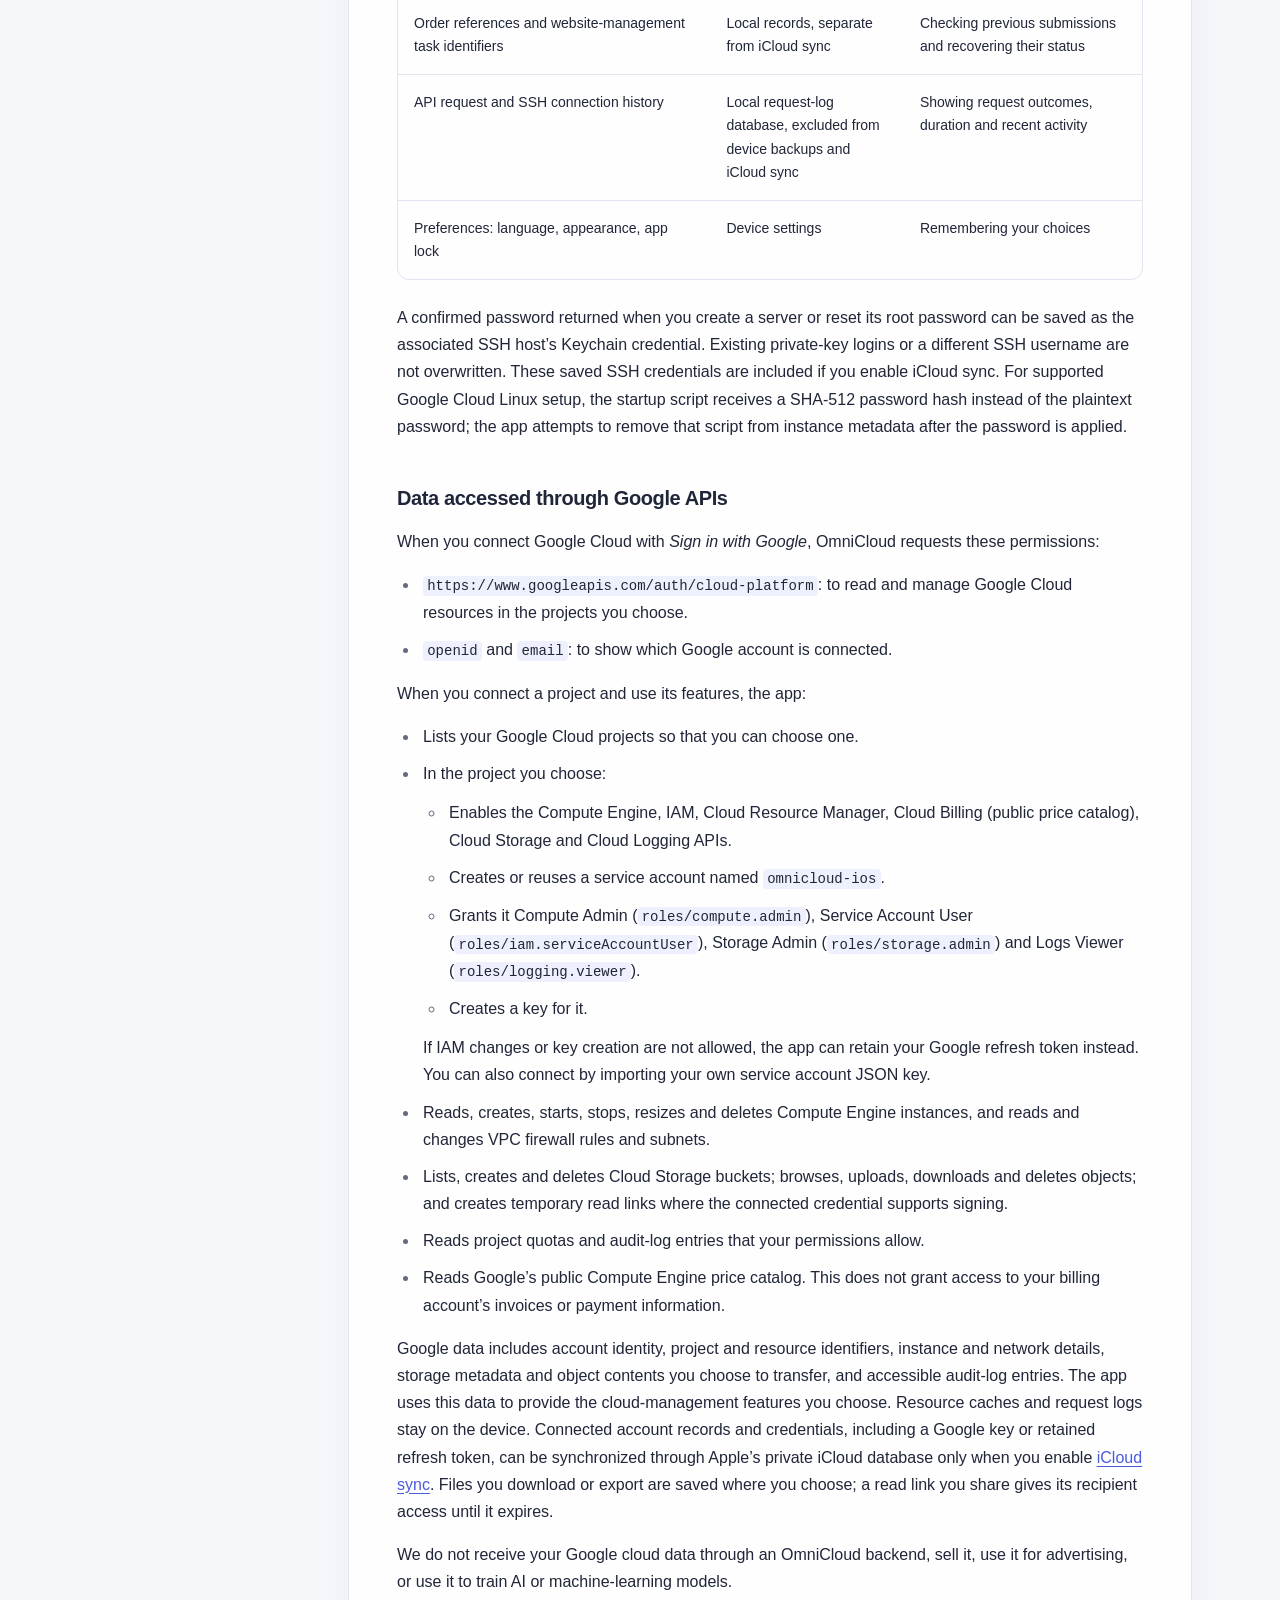
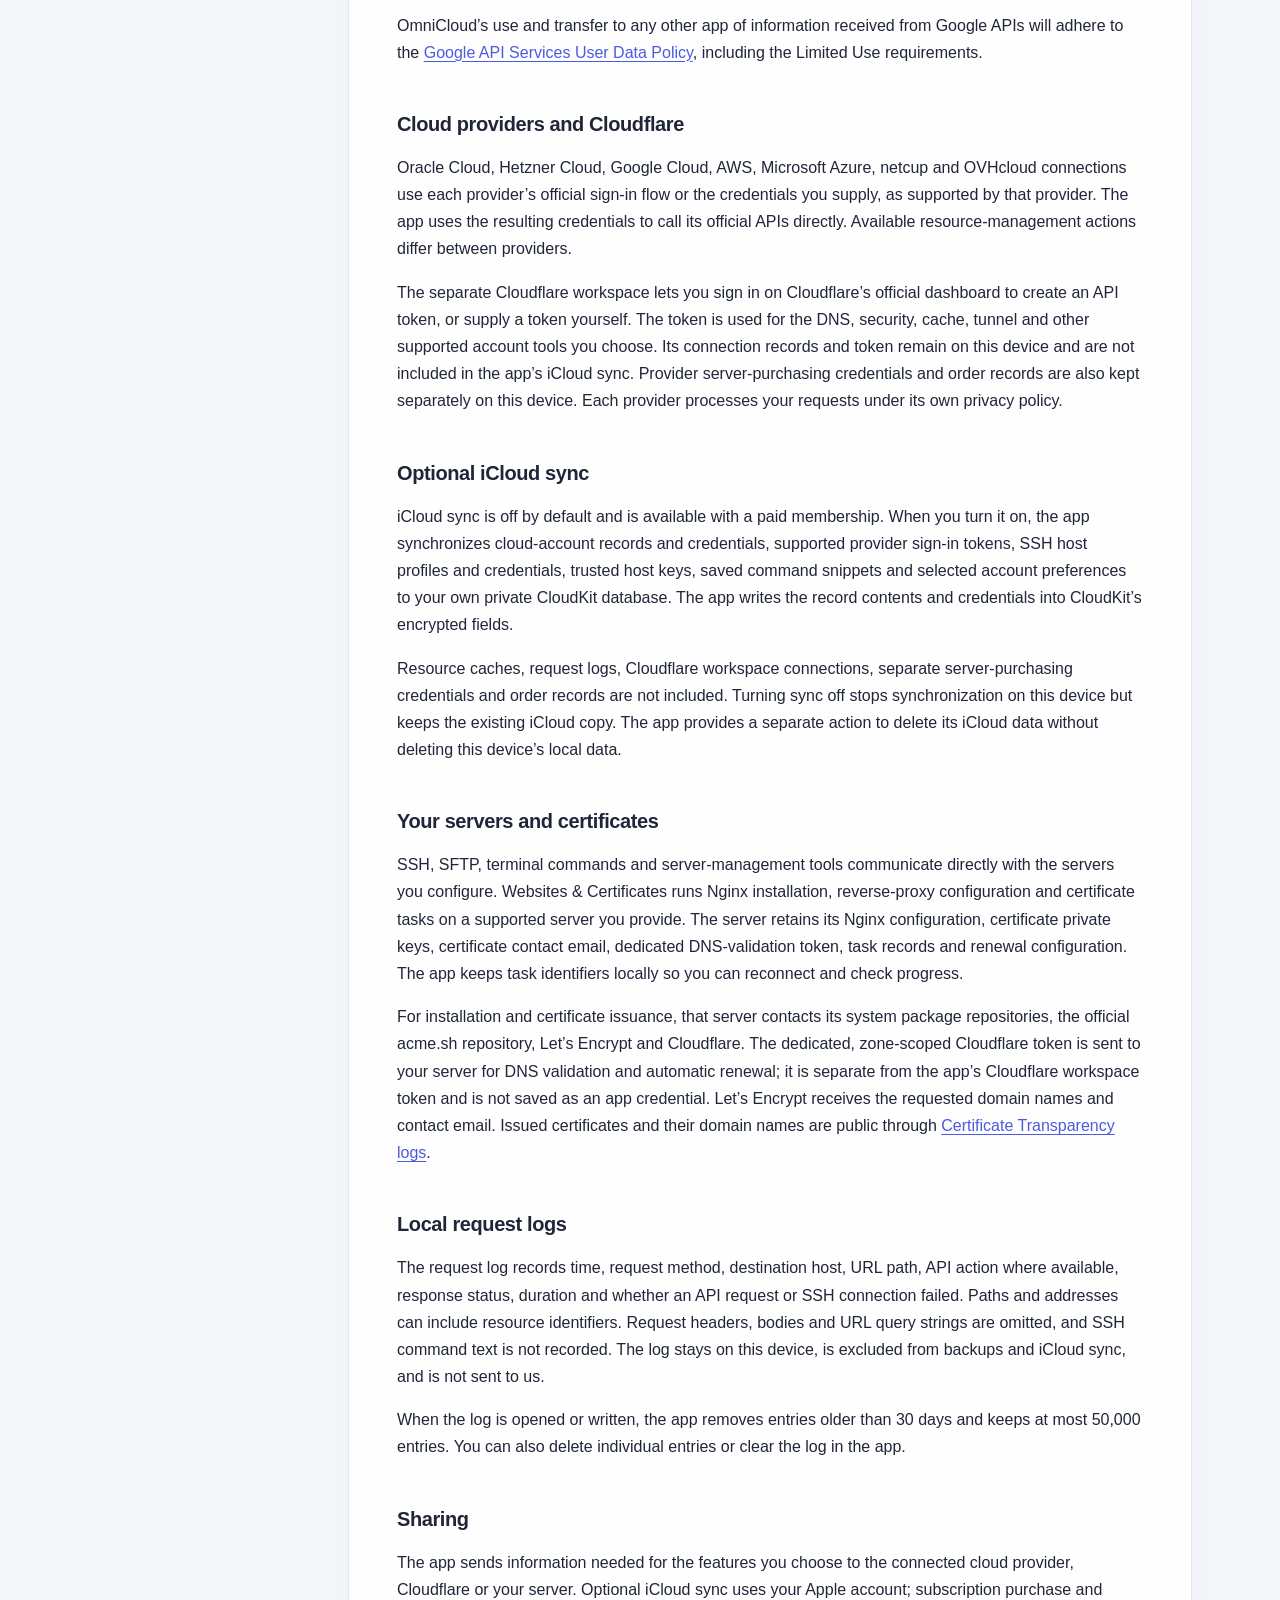
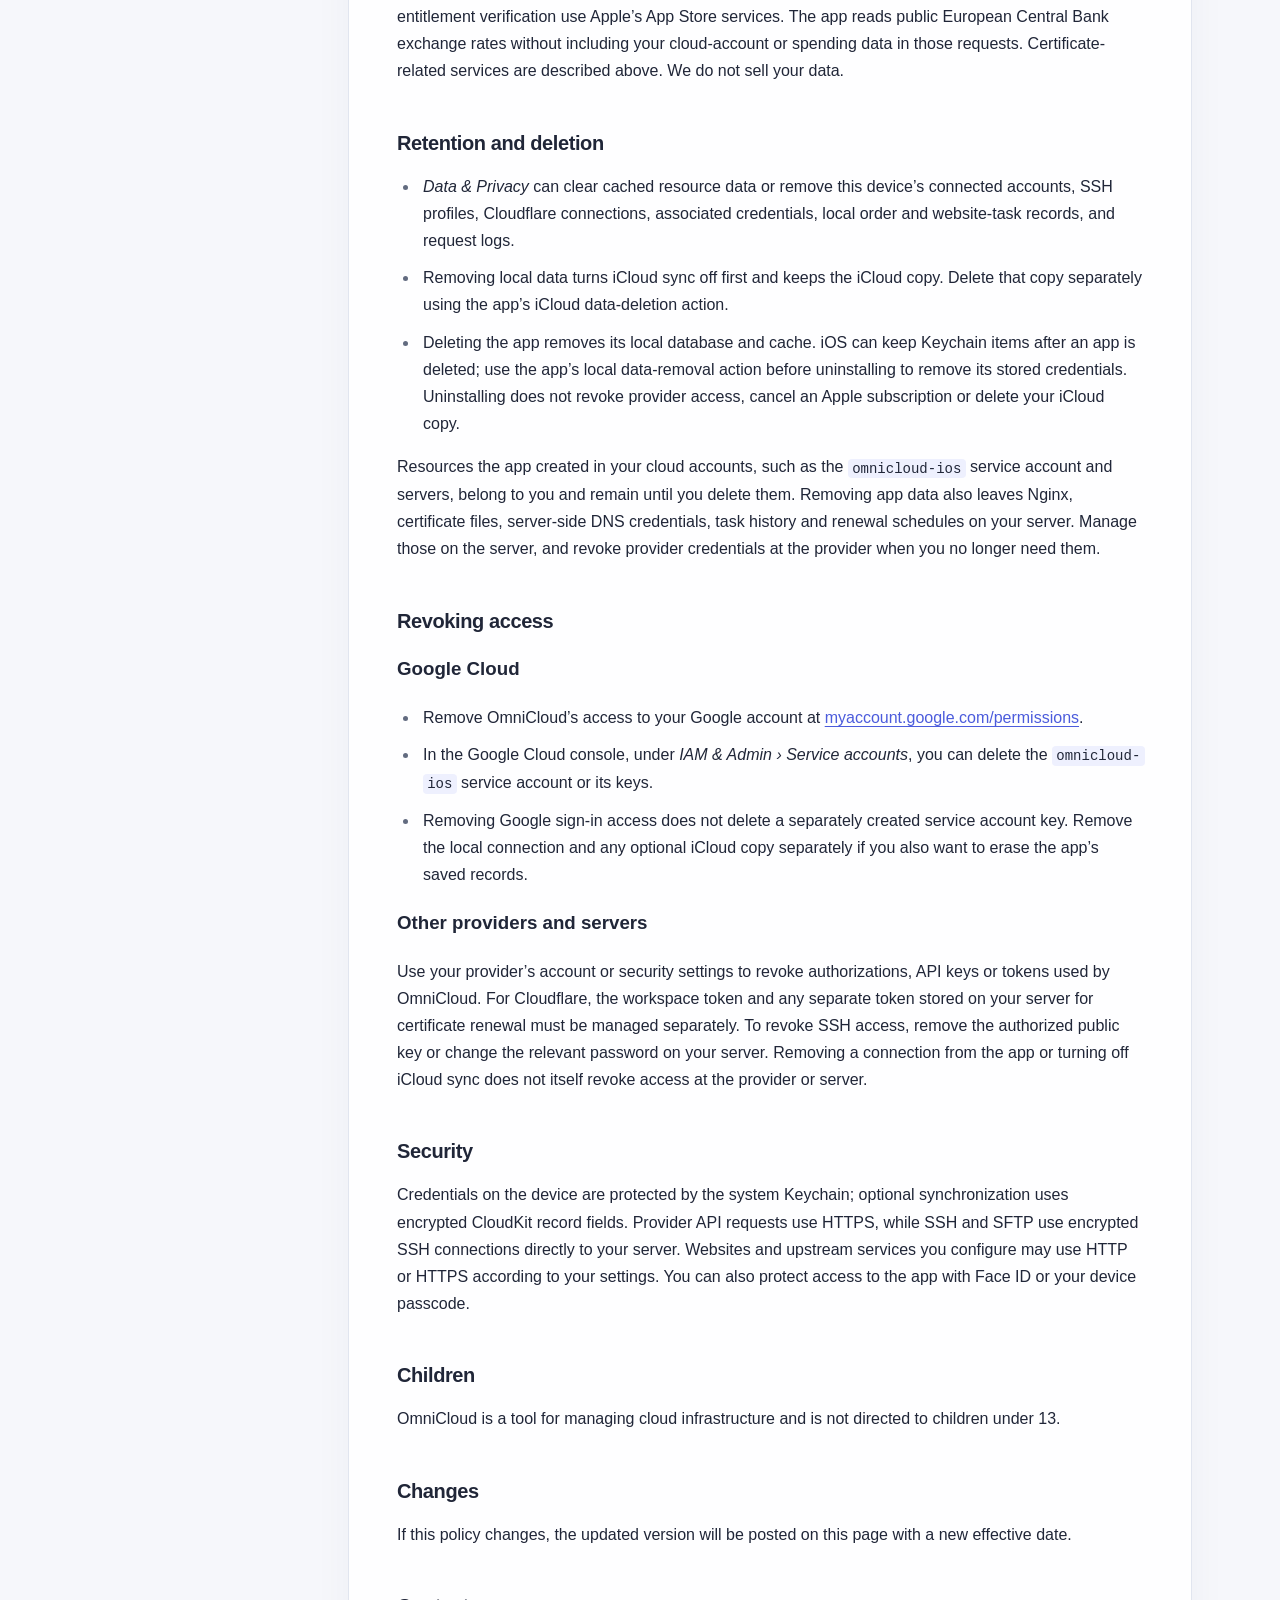
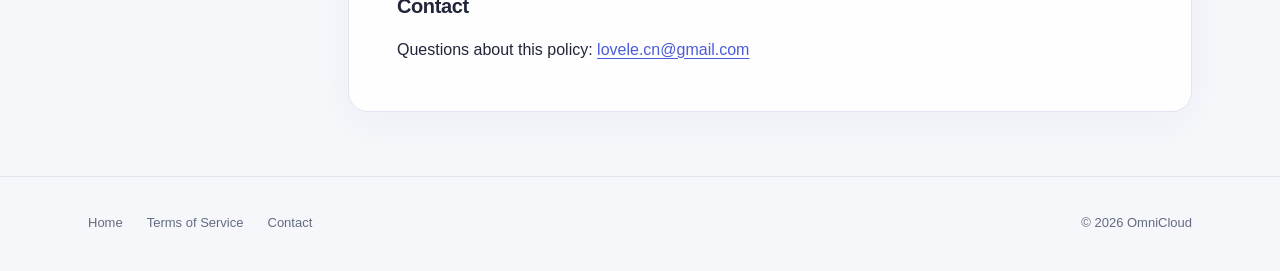
==== commit 172c3946: "feat: cover all supported cloud services on the public site List all seven cloud providers and the C" ====
--- a/privacy.html
+++ b/privacy.html
@@ -4,7 +4,7 @@
   <meta charset="utf-8">
   <meta name="viewport" content="width=device-width, initial-scale=1, viewport-fit=cover">
   <title>Privacy Policy | OmniCloud</title>
-  <meta name="description" content="How the OmniCloud app handles your data, including data accessed through Google APIs.">
+  <meta name="description" content="How OmniCloud handles cloud credentials, Cloudflare, SSH servers, optional iCloud sync, request logs and Google API data.">
   <link rel="icon" type="image/png" href="assets/favicon.png">
   <link rel="apple-touch-icon" href="assets/icon.png">
   <link rel="stylesheet" href="assets/style.css">
@@ -31,10 +31,13 @@
           <a href="#summary">Summary</a>
           <a href="#stored-information">Information the app stores on your device</a>
           <a href="#google">Data accessed through Google APIs</a>
-          <a href="#other-providers">Other cloud providers</a>
+          <a href="#other-providers">Cloud providers and Cloudflare</a>
+          <a href="#sync">Optional iCloud sync</a>
+          <a href="#servers">Your servers and certificates</a>
+          <a href="#request-logs">Local request logs</a>
           <a href="#sharing">Sharing</a>
           <a href="#retention">Retention and deletion</a>
-          <a href="#revoke">Revoking Google access</a>
+          <a href="#revoke">Revoking access</a>
           <a href="#security">Security</a>
           <a href="#children">Children</a>
           <a href="#changes">Changes</a>
@@ -45,20 +48,22 @@
     <article class="document" aria-labelledby="page-title">
       <header class="document-header">
         <h1 id="page-title">Privacy Policy</h1>
-        <p class="meta">Effective date: October 18, 2026</p>
+        <p class="meta">Effective date: October 24, 2026</p>
       </header>
 
       <p>This policy describes how the OmniCloud app for iPhone and iPad (“OmniCloud”, “the app”, “we”) handles
-        information. OmniCloud is a client for cloud providers you already use. It is designed to keep your data on your
-        device.</p>
+        information. OmniCloud connects your device to the cloud accounts and servers you choose. App data is stored
+        locally, with optional synchronization to your own iCloud and server-side storage for the services you configure.</p>
 
       <h2 id="summary">Summary</h2>
       <ul>
-        <li>OmniCloud has no user accounts and operates no servers. We do not collect, receive or store any of your data.</li>
-        <li>The app communicates directly from your device with the cloud providers you connect (Google Cloud, Oracle Cloud,
-          Hetzner Cloud) and with Apple services such as the App Store.</li>
-        <li>Credentials are stored only in your device’s Keychain, limited to this device and not synced to iCloud.</li>
-        <li>There are no advertisements, analytics, tracking or third-party SDKs that collect data.</li>
+        <li>You do not need an OmniCloud account. The app has no developer-operated backend for your cloud data or credentials.</li>
+        <li>The app connects directly to Oracle Cloud, Hetzner Cloud, Google Cloud, Amazon Web Services (AWS), Microsoft Azure,
+          netcup and OVHcloud. Cloudflare is a separate workspace, and SSH and SFTP connect to servers you provide.</li>
+        <li>Cloud and SSH credentials are protected by the device Keychain. If you enable iCloud sync, eligible account and
+          SSH credentials are also synchronized to your private iCloud database. Sync is off by default.</li>
+        <li>Apple handles subscriptions and optional iCloud sync. Currency conversion uses the European Central Bank’s public
+          reference rates. There are no advertising or behavioral analytics SDKs in the app.</li>
       </ul>
 
       <h2 id="stored-information">Information the app stores on your device</h2>
@@ -70,20 +75,30 @@
             <tr><th scope="col">Information</th><th scope="col">Where it is kept</th><th scope="col">Purpose</th></tr>
           </thead>
           <tbody>
-            <tr><td>Cloud credentials: Google service account keys or sign-in tokens, Oracle API keys, Hetzner API tokens</td>
-              <td>Device Keychain (this device only)</td><td>Authenticating your requests to the provider you connected</td></tr>
-            <tr><td>Account names you enter, project and region identifiers</td><td>Local database on the device</td>
+            <tr><td>Cloud credentials: API keys, service account keys, access tokens and refresh tokens for connected providers</td>
+              <td>Device Keychain; eligible credentials also sync if you enable iCloud</td><td>Authenticating requests to your connected providers</td></tr>
+            <tr><td>SSH passwords, private keys and key passphrases</td><td>Device Keychain; also eligible for optional iCloud sync</td>
+              <td>Connecting directly to your servers</td></tr>
+            <tr><td>Cloudflare API tokens and separate server-purchasing credentials</td><td>Separate device Keychain storage; not included in iCloud sync</td>
+              <td>Using the Cloudflare workspace or placing orders with supported providers</td></tr>
+            <tr><td>Account names, project and region identifiers, SSH profiles and trusted host keys</td><td>Local storage; eligible records also sync if you enable iCloud</td>
               <td>Showing and organizing your connected accounts</td></tr>
             <tr><td>Cached resource details: instance names, states, IP addresses, machine types, networks, firewall rules</td>
               <td>Local database on the device</td><td>Showing your resources quickly and offline</td></tr>
-            <tr><td>Public price lists from Google Cloud</td><td>App cache on the device</td><td>Estimating costs and comparing regions</td></tr>
+            <tr><td>Public provider price lists and currency reference rates</td><td>App cache on the device</td><td>Estimating costs and comparing prices</td></tr>
+            <tr><td>Order references and website-management task identifiers</td><td>Local records, separate from iCloud sync</td>
+              <td>Checking previous submissions and recovering their status</td></tr>
+            <tr><td>API request and SSH connection history</td><td>Local request-log database, excluded from device backups and iCloud sync</td>
+              <td>Showing request outcomes, duration and recent activity</td></tr>
             <tr><td>Preferences: language, appearance, app lock</td><td>Device settings</td><td>Remembering your choices</td></tr>
           </tbody>
         </table>
       </div>
-      <p>Root passwords generated when you create a server are shown to you once and are never stored. On Google Cloud,
-        the password is sent to your instance only as a one-way SHA-512 hash and removed from the instance’s metadata after
-        it has been applied.</p>
+      <p>A confirmed password returned when you create a server or reset its root password can be saved as the associated
+        SSH host’s Keychain credential. Existing private-key logins or a different SSH username are not overwritten. These
+        saved SSH credentials are included if you enable iCloud sync. For supported Google Cloud Linux setup, the startup
+        script receives a SHA-512 password hash instead of the plaintext password; the app attempts to remove that script
+        from instance metadata after the password is applied.</p>
 
       <h2 id="google">Data accessed through Google APIs</h2>
       <p>When you connect Google Cloud with <em>Sign in with Google</em>, OmniCloud requests these permissions:</p>
@@ -92,59 +107,124 @@
           projects you choose.</li>
         <li><code>openid</code> and <code>email</code>: to show which Google account is connected.</li>
       </ul>
-      <p>With this access, the app runs these actions, and only when you ask for them:</p>
+      <p>When you connect a project and use its features, the app:</p>
       <ul>
         <li>Lists your Google Cloud projects so that you can choose one.</li>
         <li>In the project you choose:
           <ul>
-            <li>Enables the Compute Engine, IAM, Cloud Resource Manager and Cloud Billing (price catalog) APIs.</li>
-            <li>Creates a service account named <code>omnicloud-ios</code>.</li>
-            <li>Grants it the Compute Admin and Service Account User roles.</li>
+            <li>Enables the Compute Engine, IAM, Cloud Resource Manager, Cloud Billing (public price catalog), Cloud Storage
+              and Cloud Logging APIs.</li>
+            <li>Creates or reuses a service account named <code>omnicloud-ios</code>.</li>
+            <li>Grants it Compute Admin (<code>roles/compute.admin</code>), Service Account User
+              (<code>roles/iam.serviceAccountUser</code>), Storage Admin (<code>roles/storage.admin</code>) and Logs Viewer
+              (<code>roles/logging.viewer</code>).</li>
             <li>Creates a key for it.</li>
           </ul>
-          If key creation is not allowed, the app keeps your sign-in token instead.</li>
+          If IAM changes or key creation are not allowed, the app can retain your Google refresh token instead. You can
+          also connect by importing your own service account JSON key.</li>
         <li>Reads, creates, starts, stops, resizes and deletes Compute Engine instances, and reads and changes VPC firewall
           rules and subnets.</li>
-        <li>Reads Google’s public Compute Engine price catalog.</li>
-      </ul>
-      <p>Data received from Google APIs is used only to show you your resources and to carry out the actions you request.
-        It is stored only on your device as described above, and it is never transferred to us or to any third party,
-        never used for advertising, and never used to train AI or machine-learning models. No human reads it.</p>
+        <li>Lists, creates and deletes Cloud Storage buckets; browses, uploads, downloads and deletes objects; and creates
+          temporary read links where the connected credential supports signing.</li>
+        <li>Reads project quotas and audit-log entries that your permissions allow.</li>
+        <li>Reads Google’s public Compute Engine price catalog. This does not grant access to your billing account’s invoices
+          or payment information.</li>
+      </ul>
+      <p>Google data includes account identity, project and resource identifiers, instance and network details, storage
+        metadata and object contents you choose to transfer, and accessible audit-log entries. The app uses this data to
+        provide the cloud-management features you choose. Resource caches and request logs stay on the device. Connected
+        account records and credentials, including a Google key or retained refresh token, can be synchronized through
+        Apple’s private iCloud database only when you enable <a href="#sync">iCloud sync</a>. Files you download or export
+        are saved where you choose; a read link you share gives its recipient access until it expires.</p>
+      <p>We do not receive your Google cloud data through an OmniCloud backend, sell it, use it for advertising, or use it
+        to train AI or machine-learning models.</p>
       <p>OmniCloud’s use and transfer to any other app of information received from Google APIs will adhere to the
         <a href="https://developers.google.com/terms/api-services-user-data-policy">Google API Services User Data Policy</a>,
         including the Limited Use requirements.</p>
 
-      <h2 id="other-providers">Other cloud providers</h2>
-      <p>Oracle Cloud and Hetzner Cloud credentials that you enter are used only to call those providers’ APIs from your
-        device, in the same way. Each provider processes your requests under its own privacy policy.</p>
+      <h2 id="other-providers">Cloud providers and Cloudflare</h2>
+      <p>Oracle Cloud, Hetzner Cloud, Google Cloud, AWS, Microsoft Azure, netcup and OVHcloud connections use each provider’s
+        official sign-in flow or the credentials you supply, as supported by that provider. The app uses the resulting
+        credentials to call its official APIs directly. Available resource-management actions differ between providers.</p>
+      <p>The separate Cloudflare workspace lets you sign in on Cloudflare’s official dashboard to create an API token, or
+        supply a token yourself. The token is used for the DNS, security, cache, tunnel and other supported account tools
+        you choose. Its connection records and token remain on this device and are not included in
+        the app’s iCloud sync. Provider server-purchasing credentials and order records are also kept separately on this
+        device. Each provider processes your requests under its own privacy policy.</p>
+
+      <h2 id="sync">Optional iCloud sync</h2>
+      <p>iCloud sync is off by default and is available with a paid membership. When you turn it on, the app synchronizes
+        cloud-account records and credentials, supported provider sign-in tokens, SSH host profiles and credentials, trusted
+        host keys, saved command snippets and selected account preferences to your own private CloudKit database. The app
+        writes the record contents and credentials into CloudKit’s encrypted fields.</p>
+      <p>Resource caches, request logs, Cloudflare workspace connections, separate server-purchasing credentials and order
+        records are not included. Turning sync off stops synchronization on this device but keeps the existing iCloud
+        copy. The app provides a separate action to delete its iCloud data without deleting this device’s local data.</p>
+
+      <h2 id="servers">Your servers and certificates</h2>
+      <p>SSH, SFTP, terminal commands and server-management tools communicate directly with the servers you configure.
+        Websites &amp; Certificates runs Nginx installation, reverse-proxy configuration and certificate tasks on a supported
+        server you provide. The server retains its Nginx configuration, certificate private keys, certificate contact email,
+        dedicated DNS-validation token, task records and renewal configuration. The app keeps task identifiers locally so
+        you can reconnect and check progress.</p>
+      <p>For installation and certificate issuance, that server contacts its system package repositories, the official
+        acme.sh repository, Let’s Encrypt and Cloudflare. The dedicated, zone-scoped Cloudflare token is sent to your server
+        for DNS validation and automatic renewal; it is separate from the app’s Cloudflare workspace token and is not
+        saved as an app credential. Let’s Encrypt receives the requested domain names and contact email. Issued certificates
+        and their domain names are public through
+        <a href="https://letsencrypt.org/docs/ct-logs/">Certificate Transparency logs</a>.</p>
+
+      <h2 id="request-logs">Local request logs</h2>
+      <p>The request log records time, request method, destination host, URL path, API action where available, response status,
+        duration and whether an API request or SSH connection failed. Paths and addresses can include resource identifiers.
+        Request headers, bodies and URL query strings are omitted, and SSH command text is not recorded. The log stays on
+        this device, is excluded from backups and iCloud sync, and is not sent to us.</p>
+      <p>When the log is opened or written, the app removes entries older than 30 days and keeps at most 50,000 entries.
+        You can also delete individual entries or clear the log in the app.</p>
 
       <h2 id="sharing">Sharing</h2>
-      <p>We do not sell, share or transfer your information. The only parties that receive it are the cloud providers you
-        connect, and only to fulfil your requests. Purchases are handled by Apple through the App Store.</p>
+      <p>The app sends information needed for the features you choose to the connected cloud provider, Cloudflare or your
+        server. Optional iCloud sync uses your Apple account; subscription purchase and entitlement verification use Apple’s
+        App Store services. The app reads public European Central Bank exchange rates without including your cloud-account
+        or spending data in those requests. Certificate-related services are described above. We do not sell your data.</p>
 
       <h2 id="retention">Retention and deletion</h2>
       <ul>
-        <li><em>Data &amp; Privacy</em> in the app can clear all cached resource data, or remove all accounts on this device
-          together with their Keychain credentials.</li>
+        <li><em>Data &amp; Privacy</em> can clear cached resource data or remove this device’s connected accounts, SSH profiles,
+          Cloudflare connections, associated credentials, local order and website-task records, and request logs.</li>
+        <li>Removing local data turns iCloud sync off first and keeps the iCloud copy. Delete that copy separately using the
+          app’s iCloud data-deletion action.</li>
         <li>Deleting the app removes its local database and cache. iOS can keep Keychain items after an app is deleted;
-          if you reinstall OmniCloud, it removes any stored credentials that no longer belong to an account. To remove
-          them right away, use <em>remove all accounts</em> before deleting the app.</li>
+          use the app’s local data-removal action before uninstalling to remove its stored credentials. Uninstalling does
+          not revoke provider access, cancel an Apple subscription or delete your iCloud copy.</li>
       </ul>
       <p>Resources the app created in your cloud accounts, such as the <code>omnicloud-ios</code> service account and
-        servers, belong to you and remain until you delete them in your cloud console.</p>
-
-      <h2 id="revoke">Revoking Google access</h2>
+        servers, belong to you and remain until you delete them. Removing app data also leaves Nginx, certificate files,
+        server-side DNS credentials, task history and renewal schedules on your server. Manage those on the server, and revoke
+        provider credentials at the provider when you no longer need them.</p>
+
+      <h2 id="revoke">Revoking access</h2>
+      <h3>Google Cloud</h3>
       <ul>
         <li>Remove OmniCloud’s access to your Google account at
           <a href="https://myaccount.google.com/permissions">myaccount.google.com/permissions</a>.</li>
         <li>In the Google Cloud console, under <em>IAM &amp; Admin › Service accounts</em>, you can delete the
           <code>omnicloud-ios</code> service account or its keys.</li>
-      </ul>
+        <li>Removing Google sign-in access does not delete a separately created service account key. Remove the local
+          connection and any optional iCloud copy separately if you also want to erase the app’s saved records.</li>
+      </ul>
+      <h3>Other providers and servers</h3>
+      <p>Use your provider’s account or security settings to revoke authorizations, API keys or tokens used by OmniCloud.
+        For Cloudflare, the workspace token and any separate token stored on your server for certificate renewal must be
+        managed separately. To revoke SSH access, remove the authorized public key or change the relevant password on your
+        server. Removing a connection from the app or turning off iCloud sync does not itself revoke access at the provider
+        or server.</p>
 
       <h2 id="security">Security</h2>
-      <p>Credentials are protected by iOS Keychain encryption and are only available while the device is unlocked. All
-        network requests use HTTPS directly to the provider. You can also lock the app with Face ID or your device
-        passcode.</p>
+      <p>Credentials on the device are protected by the system Keychain; optional synchronization uses encrypted CloudKit
+        record fields. Provider API requests use HTTPS, while SSH and SFTP use encrypted SSH connections directly to your
+        server. Websites and upstream services you configure may use HTTP or HTTPS according to your settings. You can also
+        protect access to the app with Face ID or your device passcode.</p>
 
       <h2 id="children">Children</h2>
       <p>OmniCloud is a tool for managing cloud infrastructure and is not directed to children under 13.</p>
--- a/assets/style.css
+++ b/assets/style.css
@@ -85,7 +85,7 @@
 }
 .hero img { grid-column: 2; grid-row: 1; width: clamp(100px, 14vw, 168px); aspect-ratio: 1; border-radius: 24%; box-shadow: 0 16px 36px rgb(35 49 104 / 12%); }
 .hero-copy { grid-column: 1; grid-row: 1; }
-.hero h1 { margin: 0 0 1rem; font-size: clamp(2.25rem, 5vw, 3.5rem); line-height: 1.12; letter-spacing: -.055em; }
+.hero h1 { margin: 0 0 1rem; font-size: clamp(2.25rem, 5vw, 3.5rem); line-height: 1.12; letter-spacing: -.055em; overflow-wrap: normal; }
 .hero p { margin: 0; color: var(--muted); font-size: clamp(1rem, 1.5vw, 1.125rem); max-width: 57ch; }
 .legal-links { display: grid; grid-template-columns: repeat(2, minmax(0, 1fr)); gap: 1.25rem; margin-block: 0 3rem; }
 .legal-link { display: grid; grid-template-columns: minmax(0, 1fr) auto; align-items: center; gap: 1rem; padding: 1.5rem 1.75rem; border-radius: 16px; border: 1px solid var(--line); background: var(--surface); box-shadow: var(--shadow); text-decoration: none; }
@@ -97,8 +97,19 @@
 .notice strong { color: var(--ink); }
 .grid { display: grid; grid-template-columns: repeat(2, minmax(0, 1fr)); column-gap: 3rem; row-gap: 2rem; margin-block: 0 3rem; }
 .card { border-top: 1px solid var(--line); padding-top: 1.5rem; }
-.card h2 { margin: 0 0 .5rem; font-size: 1.125rem; line-height: 1.4; letter-spacing: -.02em; }
+.card h2, .card h3 { margin: 0 0 .5rem; font-size: 1.125rem; line-height: 1.4; letter-spacing: -.02em; }
 .card p { margin: 0; color: var(--muted); font-size: .9375rem; }
+.home-section { margin-bottom: 3rem; }
+.section-heading { margin-bottom: 1.5rem; max-width: 72ch; }
+.section-heading h2 { margin: 0 0 .5rem; font-size: 1.5rem; line-height: 1.3; letter-spacing: -.03em; }
+.section-heading p { margin: 0; color: var(--muted); }
+.home-section .grid { margin-bottom: 0; }
+.provider-grid { display: grid; grid-template-columns: repeat(2, minmax(0, 1fr)); gap: 1rem; padding: 0; margin: 0; list-style: none; }
+.provider-grid li { min-width: 0; padding: 1.5rem; border: 1px solid var(--line); border-radius: 16px; background: var(--surface); }
+.provider-grid h3 { margin: 0 0 .5rem; font-size: 1.125rem; line-height: 1.4; letter-spacing: -.02em; }
+.provider-grid p { margin: 0; font-size: .9375rem; color: var(--muted); }
+.provider-grid .provider-connection { margin-top: 1rem; padding-top: 1rem; border-top: 1px solid var(--line); font-size: .875rem; }
+.provider-connection strong { color: var(--ink); font-weight: 600; }
 article { min-width: 0; padding: clamp(1.25rem, 4vw, 3rem); background: var(--surface); border: 1px solid var(--line); border-radius: 20px; box-shadow: var(--shadow); }
 .home-document { margin-bottom: 3rem; }
 article h1 { margin: 0; font-size: clamp(2rem, 3.5vw, 2.75rem); letter-spacing: -.045em; line-height: 1.18; }
@@ -148,8 +159,8 @@
 @media (max-width: 767px) {
   .table-hint { display: block; }
   header.site .wrap { flex-direction: column; align-items: flex-start; gap: .5rem; padding-block: .75rem; }
-  header.site nav { width: 100%; display: grid; grid-template-columns: auto 1fr 1fr; gap: .25rem; }
-  header.site nav a { padding-inline: .5rem; font-size: .8125rem; }
+  header.site nav { width: 100%; flex-wrap: wrap; gap: .25rem; }
+  header.site nav a { flex: 1 0 auto; padding-inline: .5rem; font-size: .8125rem; overflow-wrap: normal; }
   .hero { margin-top: 1.5rem; gap: 1.5rem; }
   .hero img { width: 88px; }
   .legal-links { gap: 1rem; }
@@ -157,14 +168,15 @@
   .grid { column-gap: 2rem; }
 }
 @media (max-width: 639px) {
-  .hero { grid-template-columns: minmax(0, 1fr); padding: 1.75rem 1.5rem; }
+  .hero { grid-template-columns: minmax(0, 1fr); padding: 1.75rem min(1.5rem, 5vw); }
   .hero img { grid-column: 1; grid-row: 1; width: 72px; border-radius: 18px; }
   .hero-copy { grid-row: 2; }
   .hero h1 { font-size: 2.25rem; }
-  .legal-links, .grid { grid-template-columns: minmax(0, 1fr); }
-  .legal-links, .grid, .notice { margin-bottom: 2rem; }
+  .legal-links, .grid, .provider-grid { grid-template-columns: minmax(0, 1fr); }
+  .legal-links, .grid, .notice, .home-section { margin-bottom: 2rem; }
+  .provider-grid li { padding: 1.25rem min(1.25rem, 5vw); }
   .legal-layout { margin-top: 1.25rem; gap: 1rem; }
-  article { border-radius: 16px; padding: 1.5rem 1.125rem; }
+  article { border-radius: 16px; padding: 1.5rem min(1.125rem, 5vw); }
   article h2 { margin-top: 2rem; font-size: 1.125rem; }
   .document-header { margin-bottom: 1.5rem; padding-bottom: 1.5rem; }
   .notice { padding-left: 1rem; }
